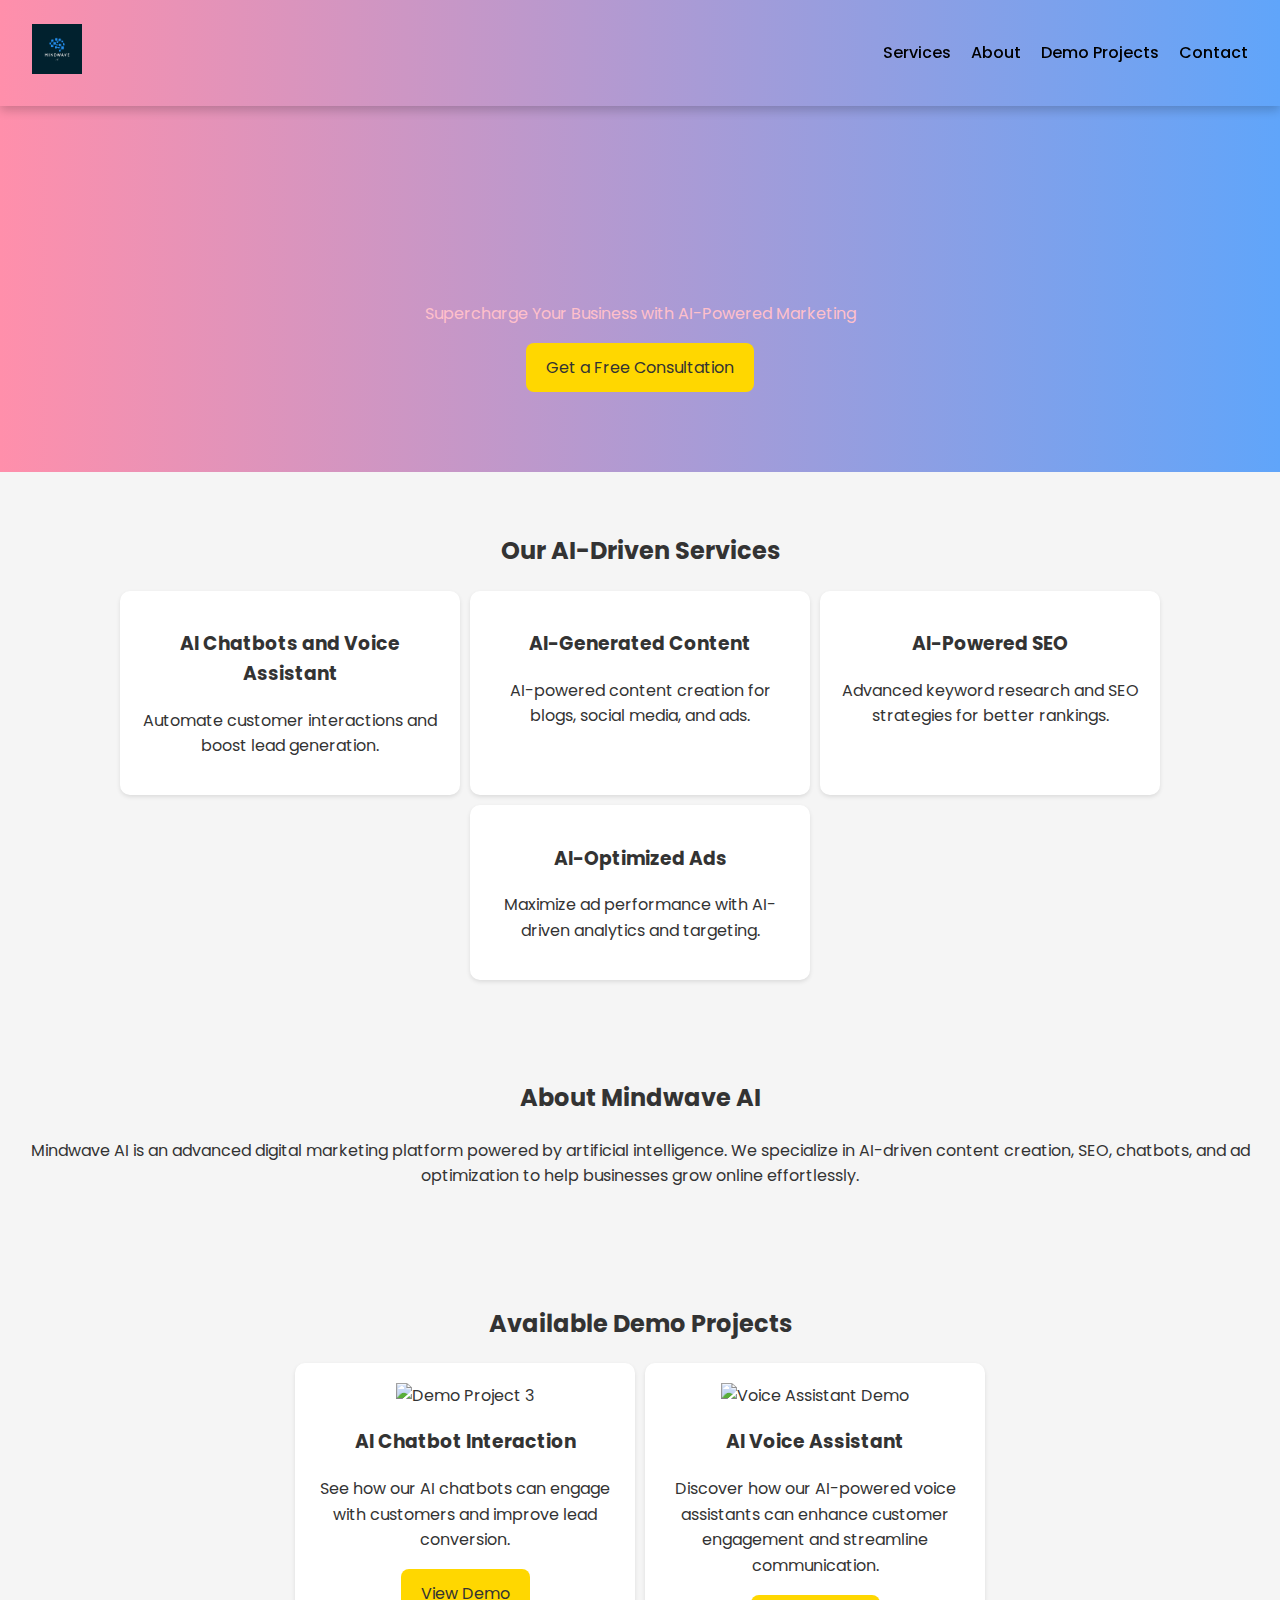
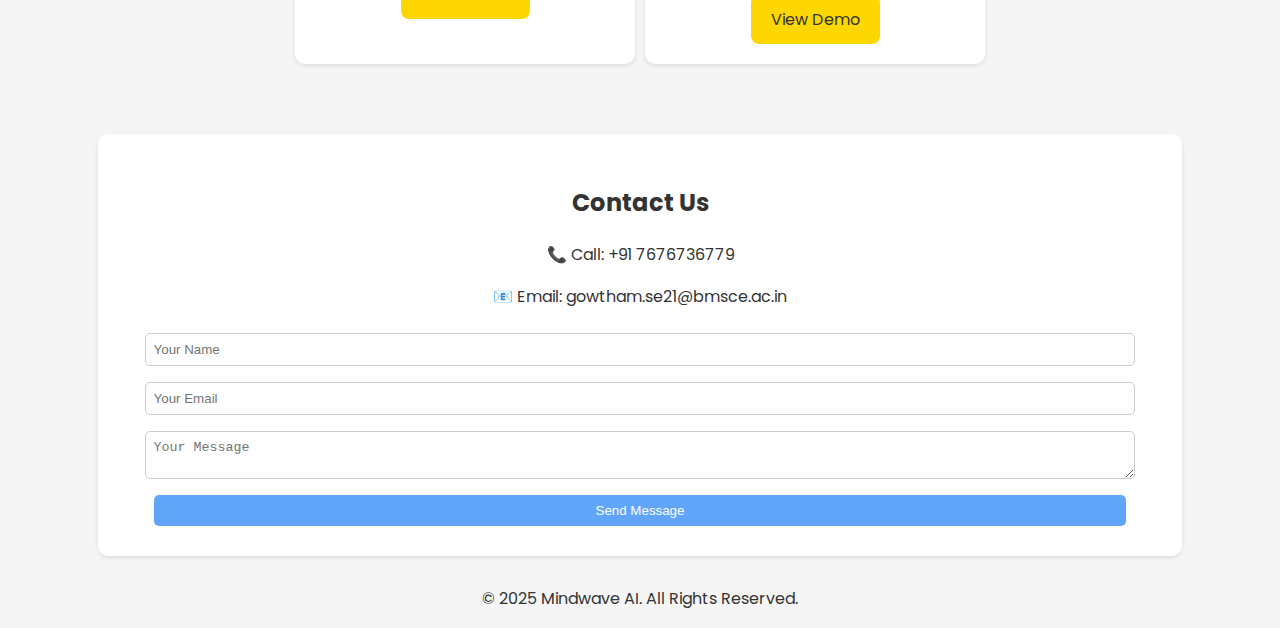
==== index.html @ 3bd8b252 "Add files via upload" ====
<!DOCTYPE html>
<html lang="en">
<head>
    <meta charset="UTF-8">
    <meta name="viewport" content="width=device-width, initial-scale=1.0">
    <meta name="description" content="Mindwave AI - AI-powered digital marketing solutions for content, SEO, chatbots, and ad optimization.">
    <meta property="og:title" content="Mindwave AI - AI-Powered Digital Marketing">
    <meta property="og:description" content="Boost your business with AI-driven marketing solutions.">
    <meta property="og:image" content="logo.png">
    <meta property="og:url" content="https://mindwaveai.com">
    <meta name="robots" content="index, follow">
    <title>Mindwave AI - AI-Powered Digital Marketing</title>
    <link rel="preload" href="style.css" as="style">
    <link href="https://fonts.googleapis.com/css2?family=Poppins:wght@300;400;600&display=swap" rel="stylesheet">
    <link rel="stylesheet" href="style.css">
</head>
<body>

    <!-- Sticky Navigation Bar with Responsive Menu -->
    <nav class="sticky-nav">
        <div class="nav-container">
            <a href="#" class="logo">
                <img src="logo.png" alt="Mindwave AI Logo" loading="lazy">
            </a>
            <button class="menu-toggle" onclick="toggleMenu()">☰</button>
            <ul class="nav-links">
                <li><a href="#services">Services</a></li>
                <li><a href="#about">About</a></li>
                <li><a href="#demo-projects">Demo Projects</a></li>
                <li><a href="#contact">Contact</a></li>
            </ul>
        </div>
    </nav>
    

    <header>
        <div class="container">
            <h1>Mindwave AI</h1>
            <p>Supercharge Your Business with AI-Powered Marketing</p>
            <a href="#contact" class="cta-button">Get a Free Consultation</a>
        </div>
    </header>

    <section id="services" class="container">
        <h2>Our AI-Driven Services</h2>
        <div class="services-grid">
            <article class="service-box">
                <h3>AI Chatbots and Voice Assistant</h3>
                <p>Automate customer interactions and boost lead generation.</p>
            </article>
            <article class="service-box">
                <h3>AI-Generated Content</h3>
                <p>AI-powered content creation for blogs, social media, and ads.</p>
            </article>
            <article class="service-box">
                <h3>AI-Powered SEO</h3>
                <p>Advanced keyword research and SEO strategies for better rankings.</p>
            </article>
            <article class="service-box">
                <h3>AI-Optimized Ads</h3>
                <p>Maximize ad performance with AI-driven analytics and targeting.</p>
            </article>
        </div>
    </section>

    <section id="about" class="about-section">
        <h2>About Mindwave AI</h2>
        <div class="about-container">
            <p>
                Mindwave AI is an advanced digital marketing platform powered by artificial intelligence.
                We specialize in AI-driven content creation, SEO, chatbots, and ad optimization to help
                businesses grow online effortlessly.
            </p>
        </div>
    </section>
    
    <!-- Demo Projects Section -->
    <section id="demo-projects" class="container">
        <h2>Available Demo Projects</h2>
        <div class="demo-grid">
            <article class="demo-box">
                <img src="demo3.jpg" alt="Demo Project 3" class="demo-img">
                <h3>AI Chatbot Interaction</h3>
                <p>See how our AI chatbots can engage with customers and improve lead conversion.</p>
                <a href="#" class="cta-button">View Demo</a>
            </article>
            <article class="demo-box">
                <img src="voice-assistant-demo.jpg" alt="Voice Assistant Demo" class="demo-img">
                <h3>AI Voice Assistant</h3>
                <p>Discover how our AI-powered voice assistants can enhance customer engagement and streamline communication.</p>
                <a href="#" class="cta-button">View Demo</a>
            </article>
        </div>
    </section>

    <section id="contact" class="container">
        <h2>Contact Us</h2>
        <p>📞 Call: +91 7676736779</p>
        <p>📧 Email: gowtham.se21@bmsce.ac.in</p>
        <form id="contact-form" method="POST">
            <input type="text" id="user_name" name="name" placeholder="Your Name" required>
            <input type="email" id="user_email" name="email" placeholder="Your Email" required>
            <textarea id="user_message" name="message" placeholder="Your Message" required></textarea>
            <button type="button" id="sendBtn">Send Message</button>
        </form>
    </section>

    <footer>
        <div class="container">
            <p>&copy; 2025 Mindwave AI. All Rights Reserved.</p>
        </div>
    </footer>

    <script>
       // Toggle Mobile Menu
function toggleMenu() {
    document.querySelector('.nav-links').classList.toggle('active');
}

// Auto-close menu when a link is clicked
document.querySelectorAll('.nav-links a').forEach(link => {
    link.addEventListener('click', () => {
        document.querySelector('.nav-links').classList.remove('active');
    });
});

// Send Button Email Functionality
document.getElementById('sendBtn').addEventListener('click', function() {
    var name = document.getElementById('user_name').value;
    var email = document.getElementById('user_email').value;
    var message = document.getElementById('user_message').value;

    var subject = 'Contact Form Message from ' + name;
    
    
    var mailtoLink = 'mailto:gowtham.se21@bmsce.ac.in?subject=' + encodeURIComponent(subject) + '&body=' + encodeURIComponent(body);

    window.location.href = mailtoLink;
});

    </script>

</body>
</html>
---- style.css ----
/* Add font-display for better text rendering */
@import url('https://fonts.googleapis.com/css2?family=Poppins:wght@300;400;600&display=swap');

/* CSS Variables for Color Scheme */
:root {
    --primary-color: #60A5FA;
    --secondary-color: #FF8FAB;
    --cta-color: #FFD700;
    --hover-color: #FF8F8F;
}

/* Reset and Global Styles */
body {
    font-family: 'Poppins', sans-serif;
    background-color: #f5f5f5;
    color: #333;
    margin: 0;
    padding: 0;
    line-height: 1.6;
    scroll-behavior: smooth;
    padding-top: 80px;
    overflow-x: hidden;
    max-width: 100%;
    text-align: center;
}

/* Sticky Navigation Bar */
.sticky-nav {
    position: fixed;
    top: 0;
    left: 0;
    width: 100%;
    background: linear-gradient(to right, var(--secondary-color), var(--primary-color));
    padding: 14px 0;
    z-index: 1000;
    box-shadow: 0px 4px 10px rgba(0, 0, 0, 0.2);
    transition: top 0.3s ease-in-out;
}

/* Hide Sticky Nav on Scroll Down */
.hidden-nav {
    top: -80px;
}

/* Navigation Container */
.nav-container {
    display: flex;
    align-items: center;
    justify-content: space-between;
    width: 95%;
    margin: auto;
    padding: 10px 0;
}

/* Logo Styling */
.logo img {
    height: 50px;
}

/* Navigation Menu */
.nav-links {
    display: flex;
    flex-direction: row;
    gap: 20px;
    list-style: none;
    padding: 0;
    margin: 0;
}

.nav-links li {
    display: inline-block;
}

.nav-links a {
    font-size: 1rem;
    font-weight: 500;
    text-decoration: none;
    color: black;
    transition: color 0.3s;
}

.nav-links a:hover {
    color: var(--hover-color);
}

/* Mobile Menu Button */
.menu-toggle {
    display: none;
}

@media (max-width: 768px) {
    .menu-toggle {
        display: block;
        font-size: 2rem;
        background: none;
        border: none;
        color: white !important;
        cursor: pointer;
        position: absolute;
        right: 20px;
        top: 15px;
        z-index: 1100;
    }

    .nav-links {
        display: none;
        flex-direction: column;
        position: absolute;
        top: 60px;
        right: 10px;
        background: rgba(0, 0, 0, 0.9);
        padding: 10px;
        border-radius: 5px;
    }

    .nav-links a {
        color: white !important;
        font-size: 1rem;
        font-weight: bold;
        padding: 10px;
        display: block;
    }

    .nav-links a:hover {
        color: var(--hover-color);
    }

    .nav-links.active {
        display: flex;
    }
}

/* Header */
header {
    background: linear-gradient(to right, var(--secondary-color), var(--primary-color));
    text-align: center;
    padding: 80px 20px;
    color: pink;
}

header h1 {
    color: white;
    font-size: 3rem;
    font-weight: bold;
    text-shadow: 4px 4px 10px rgba(0, 0, 0, 0.3);
    transform: translateY(-50px);
    opacity: 0;
    animation: slideDown 1s ease-out forwards;
}

@keyframes slideDown {
    0% {
        transform: translateY(-50px);
        opacity: 0;
    }
    100% {
        transform: translateY(0);
        opacity: 1;
    }
}

/* CTA Button */
.cta-button {
    display: inline-block;
    background: var(--cta-color);
    color: #333;
    padding: 12px 20px;
    font-size: 1rem;
    border-radius: 8px;
    text-decoration: none;
    transition: background 0.3s;
}

.cta-button:hover {
    background: var(--hover-color);
}

/* Sections */
section {
    padding: 40px 10px;
    text-align: center;
}

/* Responsive Grid */
.services-grid, .about-grid, .demo-grid {
    display: flex;
    flex-wrap: wrap;
    gap: 10px;
    justify-content: center;
}

.service-box, .about-box, .demo-box {
    background: white;
    padding: 20px;
    border-radius: 10px;
    box-shadow: 0 2px 4px rgba(0, 0, 0, 0.1);
    transition: transform 0.3s, background 0.3s;
    width: 90%;
    max-width: 300px;
}

.service-box:hover, .about-box:hover, .demo-box:hover {
    transform: scale(1.05);
    background: #F27D9E;
    color: white;
}

.about-box {
    background: #FFF4F4;
    border: 1px solid #FF8FAB;
}

@media (max-width: 600px) {
    .service-box, .about-box, .demo-box {
        width: 100%;
        max-width: 320px;
        padding: 15px;
    }
}

#contact {
    max-width: 80%;
    margin: 30px auto;
    background: white;
    padding: 30px;
    border-radius: 10px;
    box-shadow: 0 2px 4px rgba(0, 0, 0, 0.1);
    text-align: center;
}

#contact-form input, #contact-form textarea {
    width: 95%;
    padding: 8px;
    margin: 8px 0;
    border: 1px solid #ccc;
    border-radius: 5px;
}

#contact-form button {
    width: 95%;
    padding: 8px;
    background: var(--primary-color);
    color: white;
    border: none;
    border-radius: 5px;
    cursor: pointer;
}

#contact-form button:hover {
    background: var(--hover-color);
}
---- style.css ----
/* Add font-display for better text rendering */
@import url('https://fonts.googleapis.com/css2?family=Poppins:wght@300;400;600&display=swap');

/* CSS Variables for Color Scheme */
:root {
    --primary-color: #60A5FA;
    --secondary-color: #FF8FAB;
    --cta-color: #FFD700;
    --hover-color: #FF8F8F;
}

/* Reset and Global Styles */
body {
    font-family: 'Poppins', sans-serif;
    background-color: #f5f5f5;
    color: #333;
    margin: 0;
    padding: 0;
    line-height: 1.6;
    scroll-behavior: smooth;
    padding-top: 80px;
    overflow-x: hidden;
    max-width: 100%;
    text-align: center;
}

/* Sticky Navigation Bar */
.sticky-nav {
    position: fixed;
    top: 0;
    left: 0;
    width: 100%;
    background: linear-gradient(to right, var(--secondary-color), var(--primary-color));
    padding: 14px 0;
    z-index: 1000;
    box-shadow: 0px 4px 10px rgba(0, 0, 0, 0.2);
    transition: top 0.3s ease-in-out;
}

/* Hide Sticky Nav on Scroll Down */
.hidden-nav {
    top: -80px;
}

/* Navigation Container */
.nav-container {
    display: flex;
    align-items: center;
    justify-content: space-between;
    width: 95%;
    margin: auto;
    padding: 10px 0;
}

/* Logo Styling */
.logo img {
    height: 50px;
}

/* Navigation Menu */
.nav-links {
    display: flex;
    flex-direction: row;
    gap: 20px;
    list-style: none;
    padding: 0;
    margin: 0;
}

.nav-links li {
    display: inline-block;
}

.nav-links a {
    font-size: 1rem;
    font-weight: 500;
    text-decoration: none;
    color: black;
    transition: color 0.3s;
}

.nav-links a:hover {
    color: var(--hover-color);
}

/* Mobile Menu Button */
.menu-toggle {
    display: none;
}

@media (max-width: 768px) {
    .menu-toggle {
        display: block;
        font-size: 2rem;
        background: none;
        border: none;
        color: white !important;
        cursor: pointer;
        position: absolute;
        right: 20px;
        top: 15px;
        z-index: 1100;
    }

    .nav-links {
        display: none;
        flex-direction: column;
        position: absolute;
        top: 60px;
        right: 10px;
        background: rgba(0, 0, 0, 0.9);
        padding: 10px;
        border-radius: 5px;
    }

    .nav-links a {
        color: white !important;
        font-size: 1rem;
        font-weight: bold;
        padding: 10px;
        display: block;
    }

    .nav-links a:hover {
        color: var(--hover-color);
    }

    .nav-links.active {
        display: flex;
    }
}

/* Header */
header {
    background: linear-gradient(to right, var(--secondary-color), var(--primary-color));
    text-align: center;
    padding: 80px 20px;
    color: pink;
}

header h1 {
    color: white;
    font-size: 3rem;
    font-weight: bold;
    text-shadow: 4px 4px 10px rgba(0, 0, 0, 0.3);
    transform: translateY(-50px);
    opacity: 0;
    animation: slideDown 1s ease-out forwards;
}

@keyframes slideDown {
    0% {
        transform: translateY(-50px);
        opacity: 0;
    }
    100% {
        transform: translateY(0);
        opacity: 1;
    }
}

/* CTA Button */
.cta-button {
    display: inline-block;
    background: var(--cta-color);
    color: #333;
    padding: 12px 20px;
    font-size: 1rem;
    border-radius: 8px;
    text-decoration: none;
    transition: background 0.3s;
}

.cta-button:hover {
    background: var(--hover-color);
}

/* Sections */
section {
    padding: 40px 10px;
    text-align: center;
}

/* Responsive Grid */
.services-grid, .about-grid, .demo-grid {
    display: flex;
    flex-wrap: wrap;
    gap: 10px;
    justify-content: center;
}

.service-box, .about-box, .demo-box {
    background: white;
    padding: 20px;
    border-radius: 10px;
    box-shadow: 0 2px 4px rgba(0, 0, 0, 0.1);
    transition: transform 0.3s, background 0.3s;
    width: 90%;
    max-width: 300px;
}

.service-box:hover, .about-box:hover, .demo-box:hover {
    transform: scale(1.05);
    background: #F27D9E;
    color: white;
}

.about-box {
    background: #FFF4F4;
    border: 1px solid #FF8FAB;
}

@media (max-width: 600px) {
    .service-box, .about-box, .demo-box {
        width: 100%;
        max-width: 320px;
        padding: 15px;
    }
}

#contact {
    max-width: 80%;
    margin: 30px auto;
    background: white;
    padding: 30px;
    border-radius: 10px;
    box-shadow: 0 2px 4px rgba(0, 0, 0, 0.1);
    text-align: center;
}

#contact-form input, #contact-form textarea {
    width: 95%;
    padding: 8px;
    margin: 8px 0;
    border: 1px solid #ccc;
    border-radius: 5px;
}

#contact-form button {
    width: 95%;
    padding: 8px;
    background: var(--primary-color);
    color: white;
    border: none;
    border-radius: 5px;
    cursor: pointer;
}

#contact-form button:hover {
    background: var(--hover-color);
}
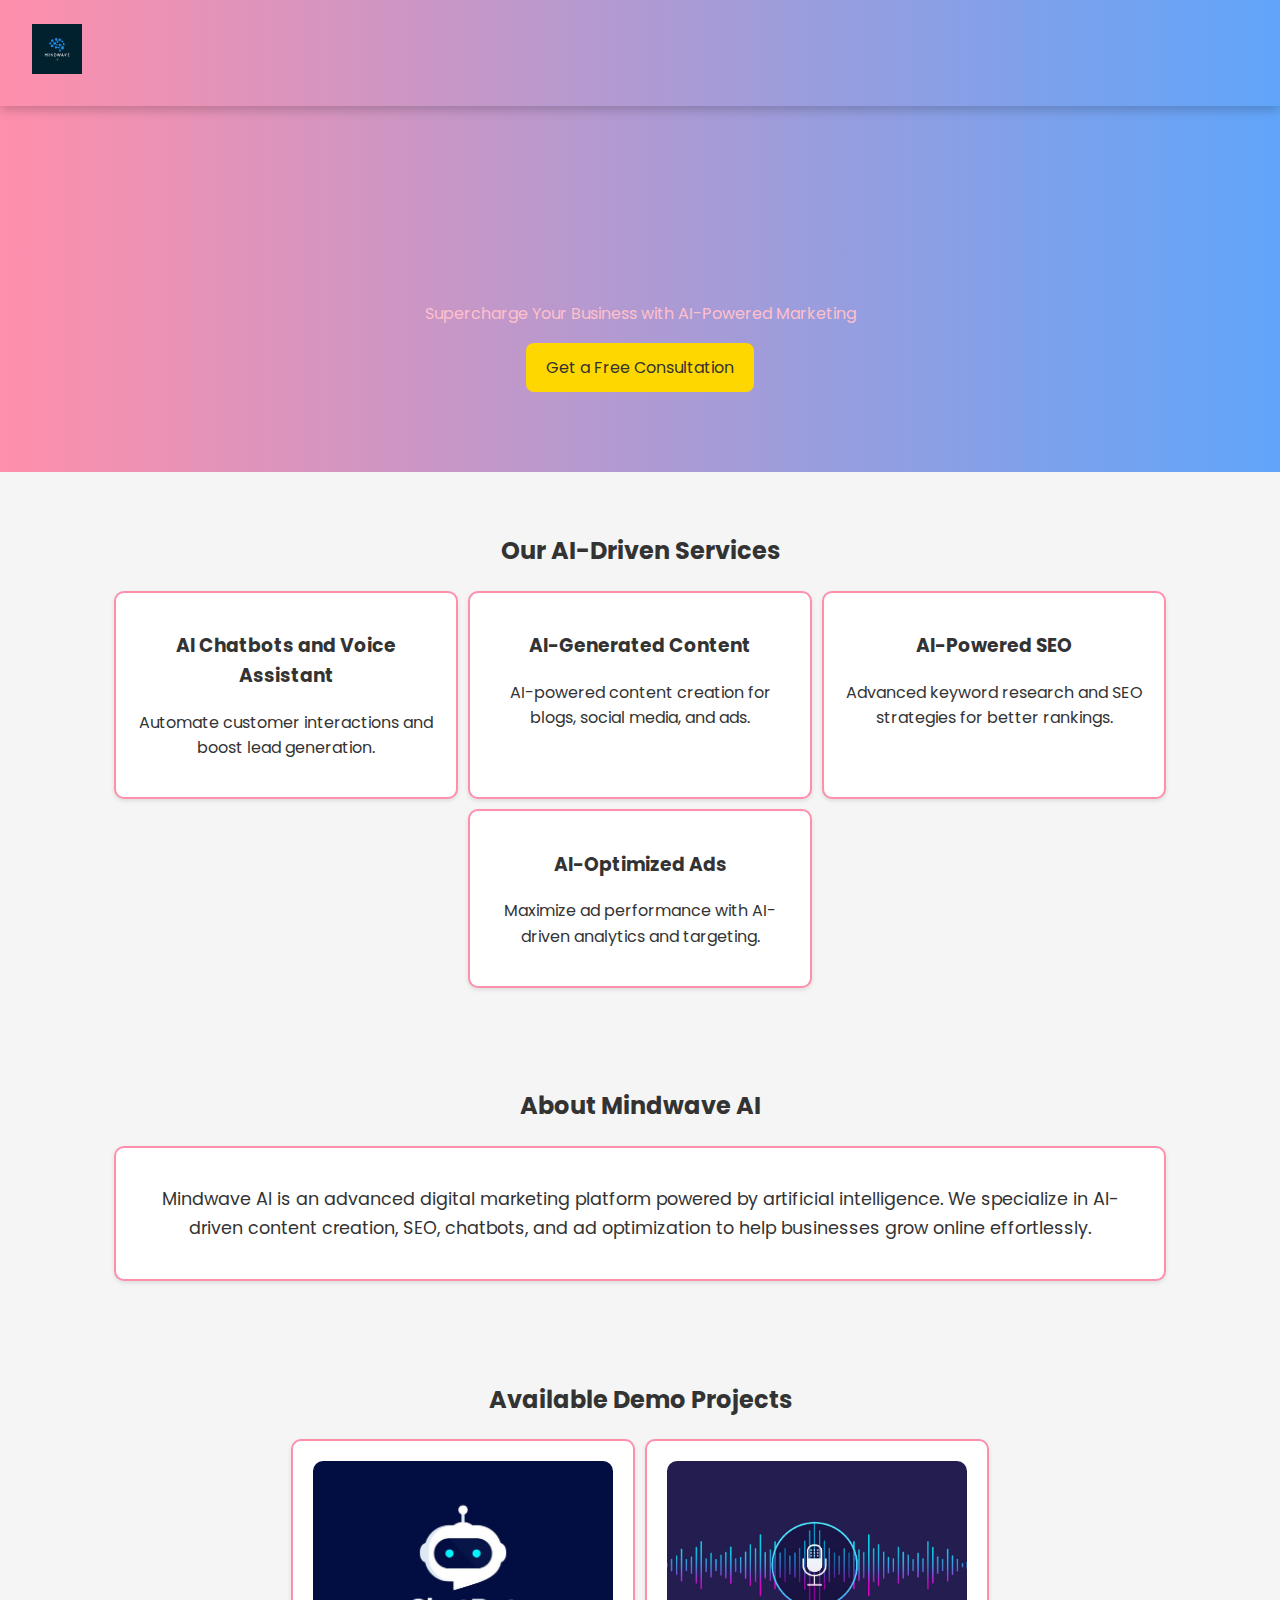
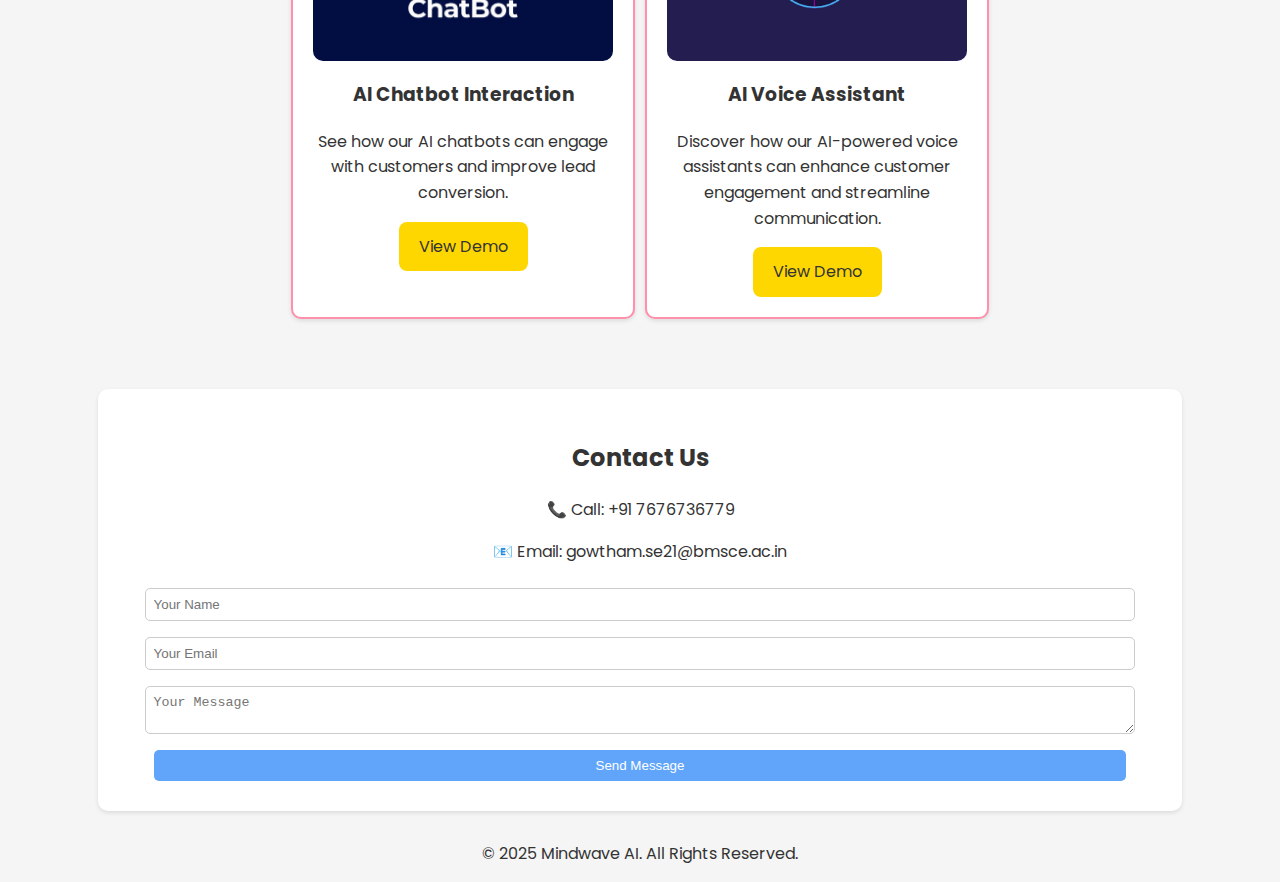
==== commit bd6e09bc: "Add files via upload" ====
--- a/index.html
+++ b/index.html
@@ -79,16 +79,17 @@
         <h2>Available Demo Projects</h2>
         <div class="demo-grid">
             <article class="demo-box">
-                <img src="demo3.jpg" alt="Demo Project 3" class="demo-img">
+                <img src="chatbot.jpg" alt="Demo Project 3" class="demo-img" loading="lazy">
                 <h3>AI Chatbot Interaction</h3>
                 <p>See how our AI chatbots can engage with customers and improve lead conversion.</p>
-                <a href="#" class="cta-button">View Demo</a>
+                <a href="" class="cta-button" target="_blank">View Demo</a>
+
             </article>
             <article class="demo-box">
-                <img src="voice-assistant-demo.jpg" alt="Voice Assistant Demo" class="demo-img">
+                <img src="voice.jpeg" alt="Voice Assistant Demo" class="demo-img">
                 <h3>AI Voice Assistant</h3>
                 <p>Discover how our AI-powered voice assistants can enhance customer engagement and streamline communication.</p>
-                <a href="#" class="cta-button">View Demo</a>
+                <a href="https://vimeo.com/1069236180?share=copy" class="cta-button" target="_blank">View Demo</a>
             </article>
         </div>
     </section>
@@ -131,6 +132,7 @@
     var message = document.getElementById('user_message').value;
 
     var subject = 'Contact Form Message from ' + name;
+    var body=message;
     
     
     var mailtoLink = 'mailto:gowtham.se21@bmsce.ac.in?subject=' + encodeURIComponent(subject) + '&body=' + encodeURIComponent(body);
--- a/style.css
+++ b/style.css
@@ -197,6 +197,7 @@
     transition: transform 0.3s, background 0.3s;
     width: 90%;
     max-width: 300px;
+    border: 2px solid var(--secondary-color);
 }
 
 .service-box:hover, .about-box:hover, .demo-box:hover {
@@ -249,3 +250,54 @@
 #contact-form button:hover {
     background: var(--hover-color);
 }
+
+
+
+.nav-links {
+    transform: translateY(-20px);
+    opacity: 0;
+    transition: transform 0.3s ease-in-out, opacity 0.3s ease-in-out;
+}
+.nav-links.active {
+    transform: translateY(0);
+    opacity: 1;
+}
+
+
+.cta-button:hover {
+    background: var(--hover-color);
+    box-shadow: 0 4px 10px rgba(0, 0, 0, 0.2);
+    transform: scale(1.05);
+    transition: all 0.3s ease-in-out;
+}
+
+
+.about-container {
+    background: white;
+    padding: 20px;
+    border-radius: 10px;
+    box-shadow: 0 2px 4px rgba(0, 0, 0, 0.1);
+    max-width: 80%;
+    margin: auto;
+    text-align: center;
+    border: 2px solid var(--secondary-color);
+}
+
+.about-container p {
+    font-size: 1.1rem;
+    line-height: 1.6;
+    color: #333;
+}
+
+
+
+
+.demo-img {
+    width: 100%; /* Ensures it takes full width of the container */
+    max-width: 300px; /* Prevents images from getting too big */
+    height: 200px; /* Fixes height for consistency */
+    object-fit: cover; /* Ensures images scale properly without distortion */
+    border-radius: 10px; /* Optional: Adds rounded corners */
+    display: block;
+    margin: auto;
+}
--- a/style.css
+++ b/style.css
@@ -197,6 +197,7 @@
     transition: transform 0.3s, background 0.3s;
     width: 90%;
     max-width: 300px;
+    border: 2px solid var(--secondary-color);
 }
 
 .service-box:hover, .about-box:hover, .demo-box:hover {
@@ -249,3 +250,54 @@
 #contact-form button:hover {
     background: var(--hover-color);
 }
+
+
+
+.nav-links {
+    transform: translateY(-20px);
+    opacity: 0;
+    transition: transform 0.3s ease-in-out, opacity 0.3s ease-in-out;
+}
+.nav-links.active {
+    transform: translateY(0);
+    opacity: 1;
+}
+
+
+.cta-button:hover {
+    background: var(--hover-color);
+    box-shadow: 0 4px 10px rgba(0, 0, 0, 0.2);
+    transform: scale(1.05);
+    transition: all 0.3s ease-in-out;
+}
+
+
+.about-container {
+    background: white;
+    padding: 20px;
+    border-radius: 10px;
+    box-shadow: 0 2px 4px rgba(0, 0, 0, 0.1);
+    max-width: 80%;
+    margin: auto;
+    text-align: center;
+    border: 2px solid var(--secondary-color);
+}
+
+.about-container p {
+    font-size: 1.1rem;
+    line-height: 1.6;
+    color: #333;
+}
+
+
+
+
+.demo-img {
+    width: 100%; /* Ensures it takes full width of the container */
+    max-width: 300px; /* Prevents images from getting too big */
+    height: 200px; /* Fixes height for consistency */
+    object-fit: cover; /* Ensures images scale properly without distortion */
+    border-radius: 10px; /* Optional: Adds rounded corners */
+    display: block;
+    margin: auto;
+}
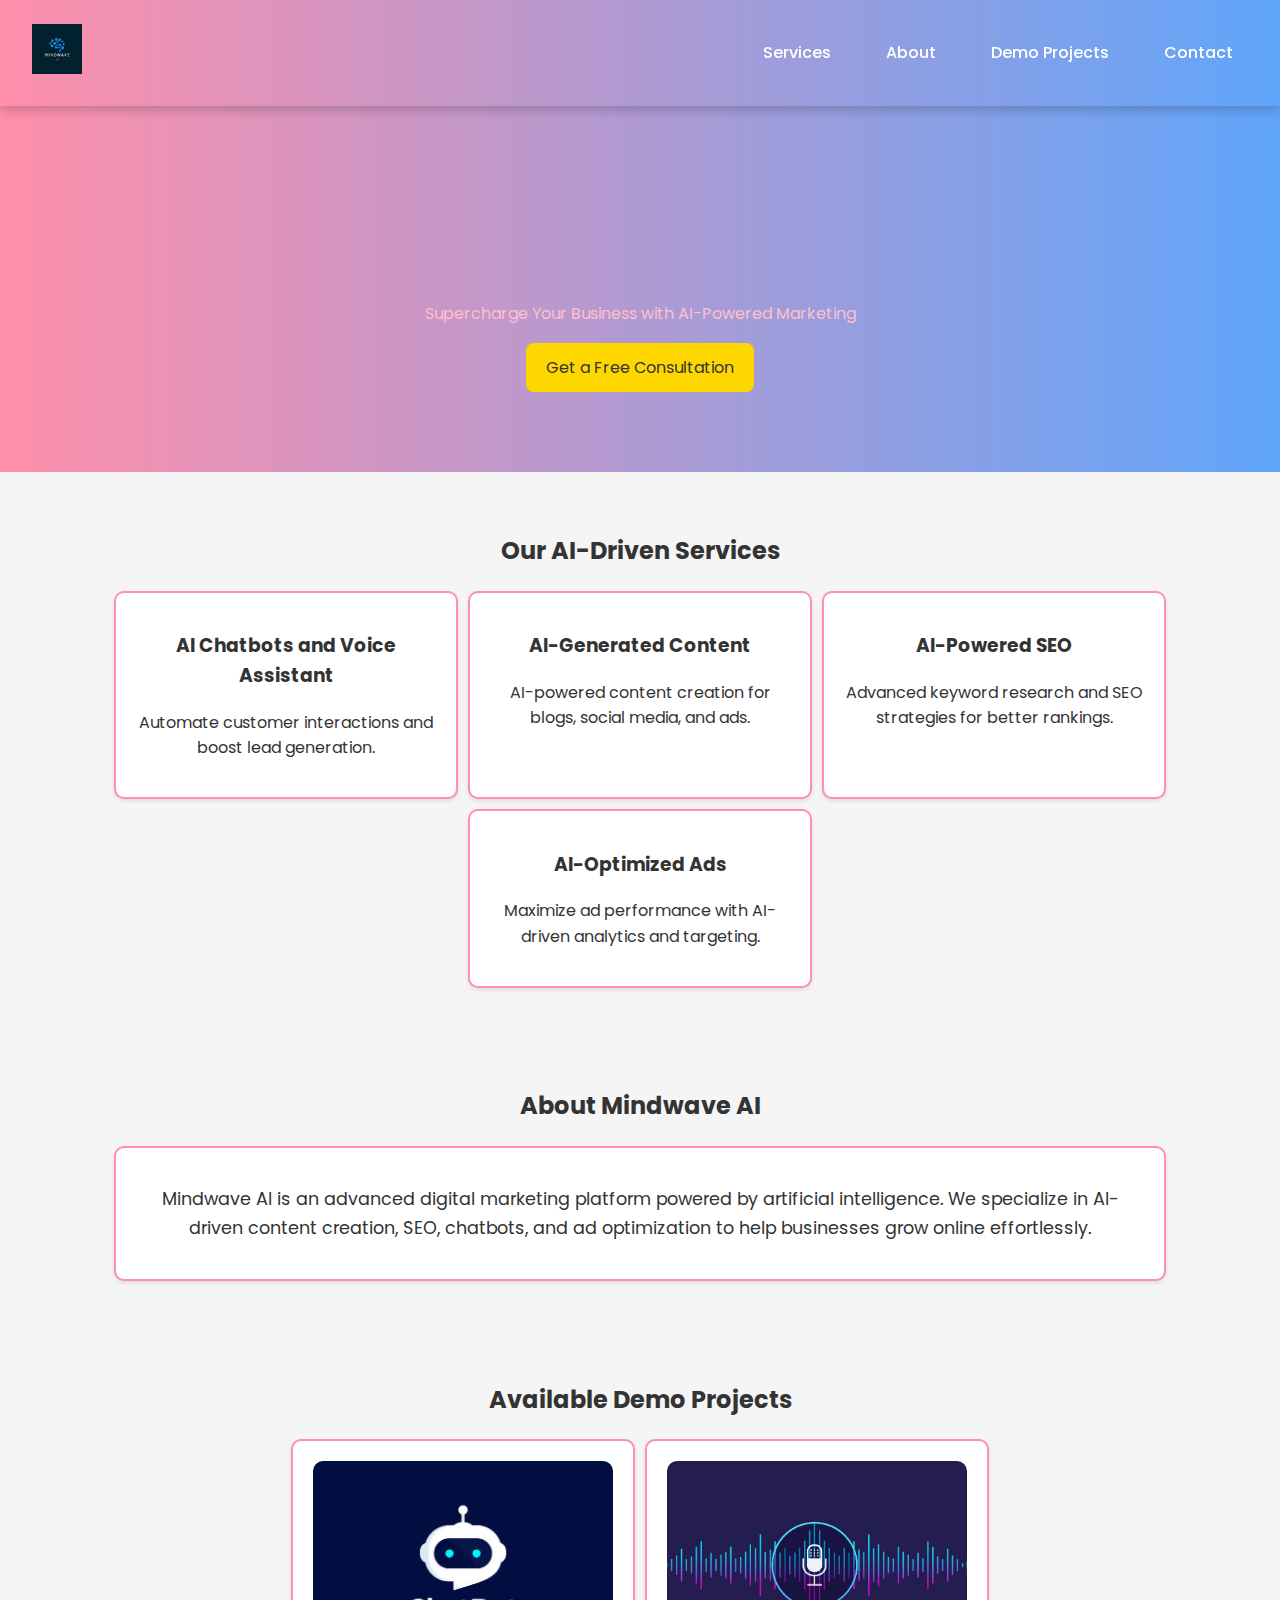
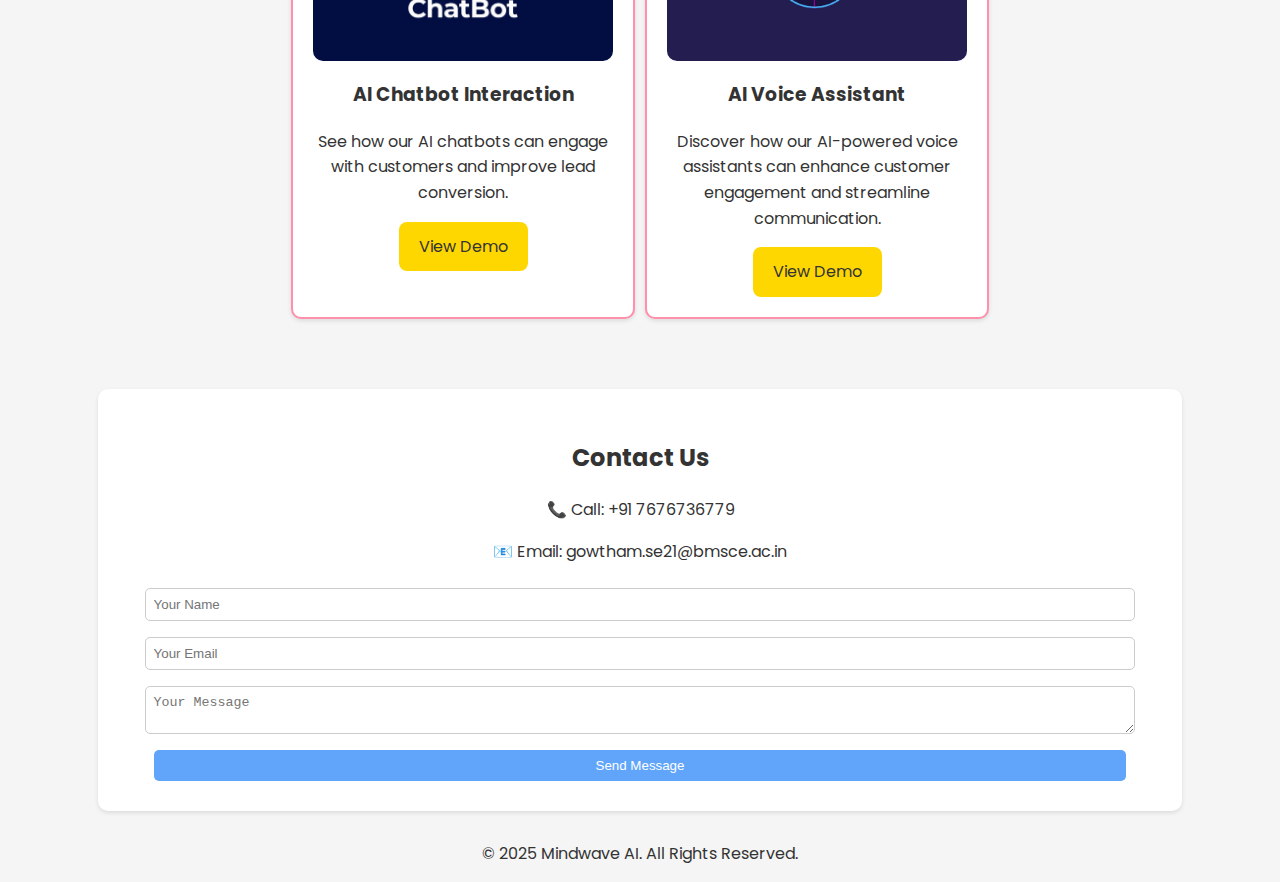
==== commit ebf15af2: "Add files via upload" ====
--- a/index.html
+++ b/index.html
@@ -113,31 +113,21 @@
     </footer>
 
     <script>
-       // Toggle Mobile Menu
-function toggleMenu() {
-    document.querySelector('.nav-links').classList.toggle('active');
-}
+      document.addEventListener("DOMContentLoaded", function () {
+    const menuToggle = document.querySelector('.menu-toggle'); // The ☰ button
+    const navLinks = document.querySelector('.nav-links'); // The menu container
 
-// Auto-close menu when a link is clicked
-document.querySelectorAll('.nav-links a').forEach(link => {
-    link.addEventListener('click', () => {
-        document.querySelector('.nav-links').classList.remove('active');
+    // Toggle the menu visibility
+    menuToggle.addEventListener('click', () => {
+        navLinks.classList.toggle('active');
     });
-});
 
-// Send Button Email Functionality
-document.getElementById('sendBtn').addEventListener('click', function() {
-    var name = document.getElementById('user_name').value;
-    var email = document.getElementById('user_email').value;
-    var message = document.getElementById('user_message').value;
-
-    var subject = 'Contact Form Message from ' + name;
-    var body=message;
-    
-    
-    var mailtoLink = 'mailto:gowtham.se21@bmsce.ac.in?subject=' + encodeURIComponent(subject) + '&body=' + encodeURIComponent(body);
-
-    window.location.href = mailtoLink;
+    // Auto-close menu when clicking a menu item
+    document.querySelectorAll('.nav-links a').forEach(link => {
+        link.addEventListener('click', () => {
+            navLinks.classList.remove('active'); // Hide menu after clicking a link
+        });
+    });
 });
 
     </script>
--- a/style.css
+++ b/style.css
@@ -88,47 +88,37 @@
     display: none;
 }
 
+
+
+
 @media (max-width: 768px) {
-    .menu-toggle {
-        display: block;
-        font-size: 2rem;
-        background: none;
-        border: none;
-        color: white !important;
-        cursor: pointer;
-        position: absolute;
-        right: 20px;
-        top: 15px;
-        z-index: 1100;
-    }
-
     .nav-links {
-        display: none;
+        display: none; /* Hide by default */
         flex-direction: column;
         position: absolute;
         top: 60px;
         right: 10px;
         background: rgba(0, 0, 0, 0.9);
-        padding: 10px;
+        padding: 15px;
         border-radius: 5px;
+        width: 200px;
+    }
+
+    .nav-links.active {
+        display: flex; /* Show menu when active */
     }
 
     .nav-links a {
-        color: white !important;
-        font-size: 1rem;
-        font-weight: bold;
-        padding: 10px;
         display: block;
-    }
-
-    .nav-links a:hover {
-        color: var(--hover-color);
-    }
-
-    .nav-links.active {
-        display: flex;
-    }
-}
+        padding: 12px;
+        text-align: center;
+        width: 100%;
+    }
+}
+
+
+
+
 
 /* Header */
 header {
@@ -252,16 +242,36 @@
 }
 
 
-
 .nav-links {
-    transform: translateY(-20px);
-    opacity: 0;
-    transition: transform 0.3s ease-in-out, opacity 0.3s ease-in-out;
-}
-.nav-links.active {
-    transform: translateY(0);
-    opacity: 1;
-}
+    display: flex !important;
+    flex-direction: row;
+    gap: 25px;
+    list-style: none;
+    padding: 0;
+    margin: 0;
+    align-items: center;
+}
+
+/* Navigation Links Styling */
+.nav-links a {
+    font-size: 1rem;
+    font-weight: 500;
+    text-decoration: none;
+    color: #fff; /* White text for better contrast */
+    padding: 10px 15px;
+    border-radius: 5px;
+    transition: all 0.3s ease-in-out;
+}
+
+/* Hover Effect */
+.nav-links a:hover {
+    background: var(--cta-color); /* Gold hover effect */
+    color: #333;
+}
+
+/* Mobile Navigation Styling */
+
+
 
 
 .cta-button:hover {
@@ -301,3 +311,6 @@
     display: block;
     margin: auto;
 }
+
+
+
--- a/style.css
+++ b/style.css
@@ -88,47 +88,37 @@
     display: none;
 }
 
+
+
+
 @media (max-width: 768px) {
-    .menu-toggle {
-        display: block;
-        font-size: 2rem;
-        background: none;
-        border: none;
-        color: white !important;
-        cursor: pointer;
-        position: absolute;
-        right: 20px;
-        top: 15px;
-        z-index: 1100;
-    }
-
     .nav-links {
-        display: none;
+        display: none; /* Hide by default */
         flex-direction: column;
         position: absolute;
         top: 60px;
         right: 10px;
         background: rgba(0, 0, 0, 0.9);
-        padding: 10px;
+        padding: 15px;
         border-radius: 5px;
+        width: 200px;
+    }
+
+    .nav-links.active {
+        display: flex; /* Show menu when active */
     }
 
     .nav-links a {
-        color: white !important;
-        font-size: 1rem;
-        font-weight: bold;
-        padding: 10px;
         display: block;
-    }
-
-    .nav-links a:hover {
-        color: var(--hover-color);
-    }
-
-    .nav-links.active {
-        display: flex;
-    }
-}
+        padding: 12px;
+        text-align: center;
+        width: 100%;
+    }
+}
+
+
+
+
 
 /* Header */
 header {
@@ -252,16 +242,36 @@
 }
 
 
-
 .nav-links {
-    transform: translateY(-20px);
-    opacity: 0;
-    transition: transform 0.3s ease-in-out, opacity 0.3s ease-in-out;
-}
-.nav-links.active {
-    transform: translateY(0);
-    opacity: 1;
-}
+    display: flex !important;
+    flex-direction: row;
+    gap: 25px;
+    list-style: none;
+    padding: 0;
+    margin: 0;
+    align-items: center;
+}
+
+/* Navigation Links Styling */
+.nav-links a {
+    font-size: 1rem;
+    font-weight: 500;
+    text-decoration: none;
+    color: #fff; /* White text for better contrast */
+    padding: 10px 15px;
+    border-radius: 5px;
+    transition: all 0.3s ease-in-out;
+}
+
+/* Hover Effect */
+.nav-links a:hover {
+    background: var(--cta-color); /* Gold hover effect */
+    color: #333;
+}
+
+/* Mobile Navigation Styling */
+
+
 
 
 .cta-button:hover {
@@ -301,3 +311,6 @@
     display: block;
     margin: auto;
 }
+
+
+
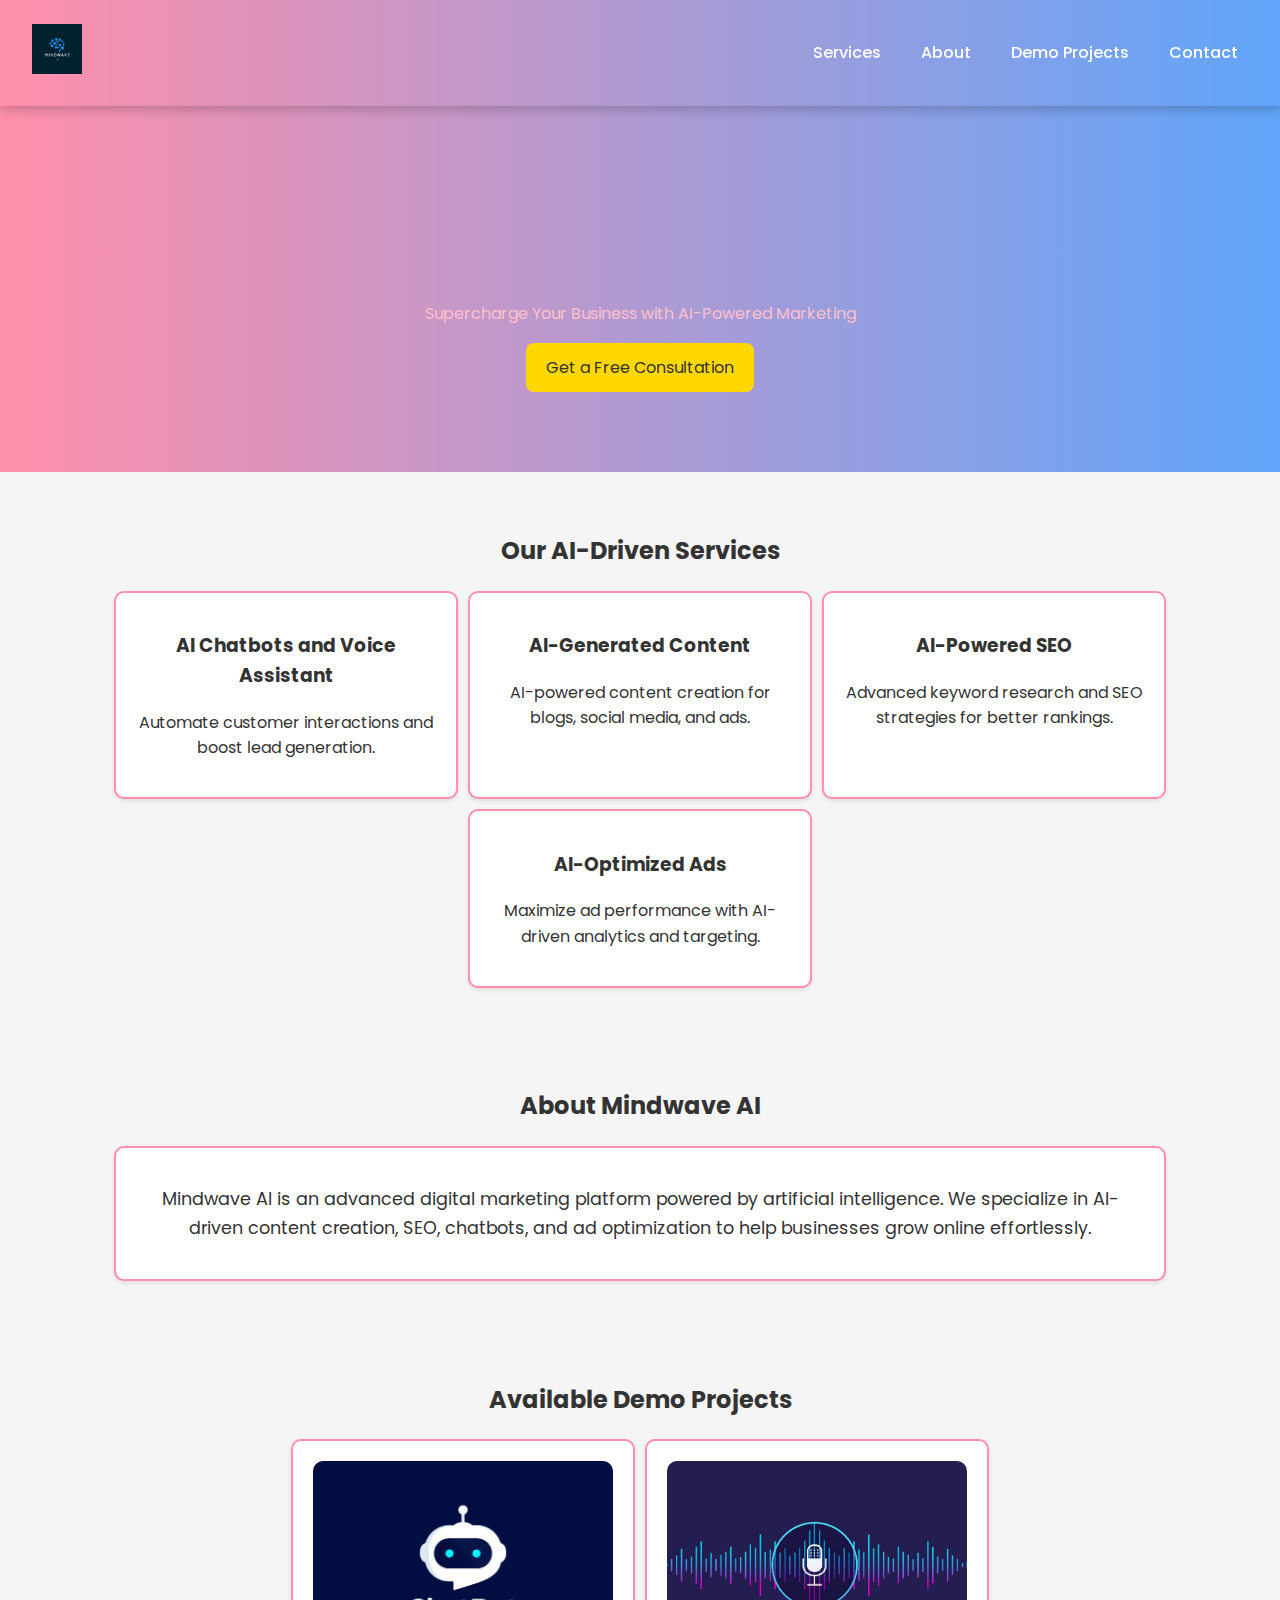
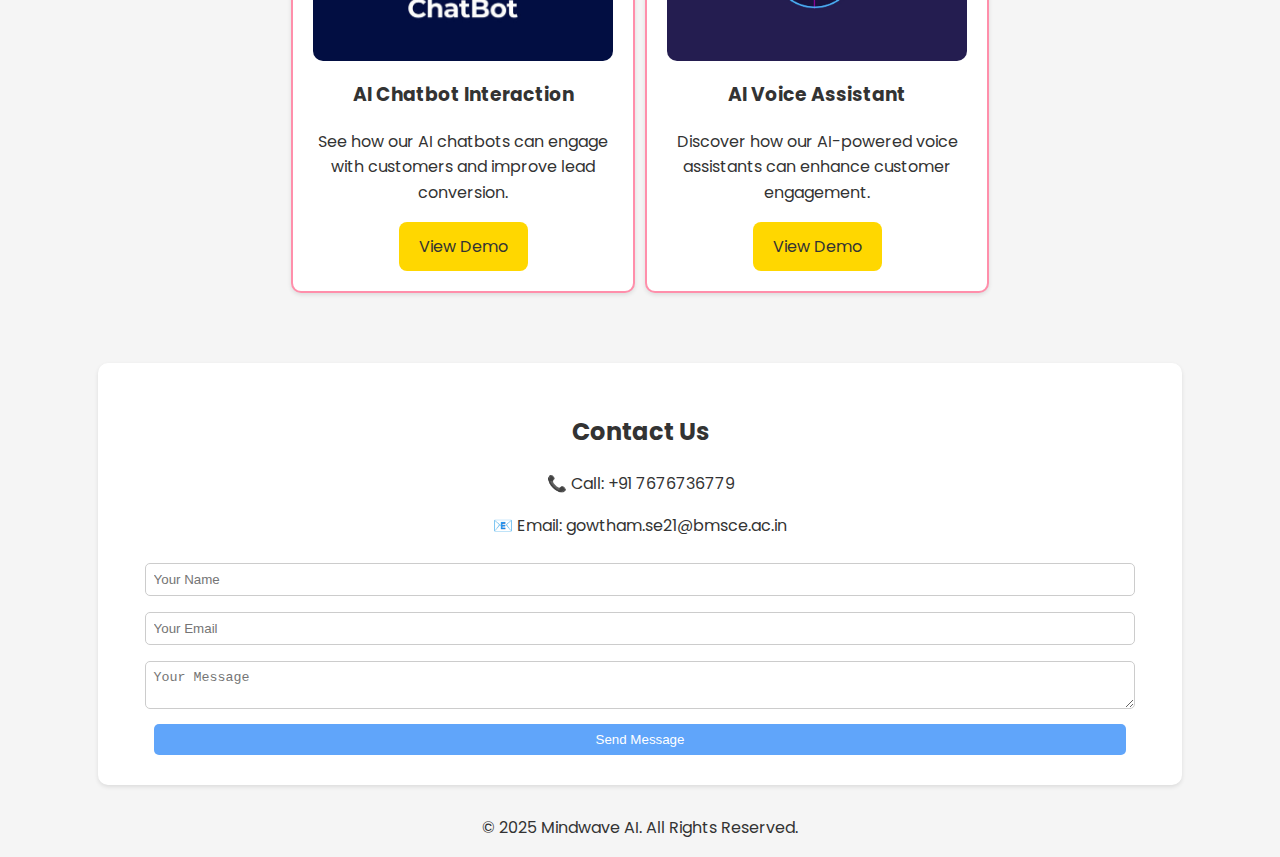
==== commit 1f483689: "Add files via upload" ====
--- a/index.html
+++ b/index.html
@@ -4,34 +4,26 @@
     <meta charset="UTF-8">
     <meta name="viewport" content="width=device-width, initial-scale=1.0">
     <meta name="description" content="Mindwave AI - AI-powered digital marketing solutions for content, SEO, chatbots, and ad optimization.">
-    <meta property="og:title" content="Mindwave AI - AI-Powered Digital Marketing">
-    <meta property="og:description" content="Boost your business with AI-driven marketing solutions.">
-    <meta property="og:image" content="logo.png">
-    <meta property="og:url" content="https://mindwaveai.com">
-    <meta name="robots" content="index, follow">
     <title>Mindwave AI - AI-Powered Digital Marketing</title>
-    <link rel="preload" href="style.css" as="style">
-    <link href="https://fonts.googleapis.com/css2?family=Poppins:wght@300;400;600&display=swap" rel="stylesheet">
     <link rel="stylesheet" href="style.css">
 </head>
 <body>
 
-    <!-- Sticky Navigation Bar with Responsive Menu -->
+    <!-- Navigation Bar -->
     <nav class="sticky-nav">
         <div class="nav-container">
             <a href="#" class="logo">
                 <img src="logo.png" alt="Mindwave AI Logo" loading="lazy">
             </a>
-            <button class="menu-toggle" onclick="toggleMenu()">☰</button>
+            <button id="menu-toggle" class="menu-toggle">☰</button>
             <ul class="nav-links">
                 <li><a href="#services">Services</a></li>
                 <li><a href="#about">About</a></li>
-                <li><a href="#demo-projects">Demo Projects</a></li>
+                <li><a href="#demo">Demo Projects</a></li>  <!-- Fixed ID -->
                 <li><a href="#contact">Contact</a></li>
             </ul>
         </div>
     </nav>
-    
 
     <header>
         <div class="container">
@@ -75,20 +67,19 @@
     </section>
     
     <!-- Demo Projects Section -->
-    <section id="demo-projects" class="container">
+    <section id="demo" class="container">  <!-- Fixed ID -->
         <h2>Available Demo Projects</h2>
         <div class="demo-grid">
             <article class="demo-box">
-                <img src="chatbot.jpg" alt="Demo Project 3" class="demo-img" loading="lazy">
+                <img src="chatbot.jpg" alt="Chatbot Demo" class="demo-img" loading="lazy"> <!-- Fixed alt text -->
                 <h3>AI Chatbot Interaction</h3>
                 <p>See how our AI chatbots can engage with customers and improve lead conversion.</p>
-                <a href="" class="cta-button" target="_blank">View Demo</a>
-
+                <a href="https://example.com/chatbot-demo" class="cta-button" target="_blank">View Demo</a>  <!-- Fixed empty href -->
             </article>
             <article class="demo-box">
                 <img src="voice.jpeg" alt="Voice Assistant Demo" class="demo-img">
                 <h3>AI Voice Assistant</h3>
-                <p>Discover how our AI-powered voice assistants can enhance customer engagement and streamline communication.</p>
+                <p>Discover how our AI-powered voice assistants can enhance customer engagement.</p>
                 <a href="https://vimeo.com/1069236180?share=copy" class="cta-button" target="_blank">View Demo</a>
             </article>
         </div>
@@ -113,23 +104,26 @@
     </footer>
 
     <script>
-      document.addEventListener("DOMContentLoaded", function () {
-    const menuToggle = document.querySelector('.menu-toggle'); // The ☰ button
-    const navLinks = document.querySelector('.nav-links'); // The menu container
+        // Toggle Mobile Menu
+        document.addEventListener("DOMContentLoaded", function () {
+            let menuToggle = document.getElementById("menu-toggle");
+            let navLinks = document.querySelector(".nav-links");
 
-    // Toggle the menu visibility
-    menuToggle.addEventListener('click', () => {
-        navLinks.classList.toggle('active');
-    });
+            if (menuToggle) {  // Ensure the button exists before adding event listener
+                menuToggle.addEventListener("click", function () {
+                    navLinks.classList.toggle("active");
+                });
 
-    // Auto-close menu when clicking a menu item
-    document.querySelectorAll('.nav-links a').forEach(link => {
-        link.addEventListener('click', () => {
-            navLinks.classList.remove('active'); // Hide menu after clicking a link
+                // Hide menu when clicking a link
+                document.querySelectorAll(".nav-links a").forEach(link => {
+                    link.addEventListener("click", function () {
+                        navLinks.classList.remove("active");
+                    });
+                });
+            } else {
+                console.error("Menu toggle button not found!");
+            }
         });
-    });
-});
-
     </script>
 
 </body>
--- a/style.css
+++ b/style.css
@@ -1,7 +1,11 @@
-/* Add font-display for better text rendering */
+/* ============================= */
+/*         Global Styles         */
+/* ============================= */
+
+/* Import Google Fonts */
 @import url('https://fonts.googleapis.com/css2?family=Poppins:wght@300;400;600&display=swap');
 
-/* CSS Variables for Color Scheme */
+/* CSS Variables */
 :root {
     --primary-color: #60A5FA;
     --secondary-color: #FF8FAB;
@@ -9,7 +13,7 @@
     --hover-color: #FF8F8F;
 }
 
-/* Reset and Global Styles */
+/* Reset and Global */
 body {
     font-family: 'Poppins', sans-serif;
     background-color: #f5f5f5;
@@ -20,11 +24,13 @@
     scroll-behavior: smooth;
     padding-top: 80px;
     overflow-x: hidden;
-    max-width: 100%;
-    text-align: center;
-}
-
-/* Sticky Navigation Bar */
+    text-align: center;
+}
+
+/* ============================= */
+/*          Navigation           */
+/* ============================= */
+
 .sticky-nav {
     position: fixed;
     top: 0;
@@ -52,12 +58,12 @@
     padding: 10px 0;
 }
 
-/* Logo Styling */
+/* Logo */
 .logo img {
     height: 50px;
 }
 
-/* Navigation Menu */
+/* Navigation Links */
 .nav-links {
     display: flex;
     flex-direction: row;
@@ -75,12 +81,15 @@
     font-size: 1rem;
     font-weight: 500;
     text-decoration: none;
-    color: black;
-    transition: color 0.3s;
+    color: white;
+    padding: 10px;
+    border-radius: 5px;
+    transition: all 0.3s ease-in-out;
 }
 
 .nav-links a:hover {
-    color: var(--hover-color);
+    background: var(--cta-color);
+    color: #333;
 }
 
 /* Mobile Menu Button */
@@ -88,12 +97,22 @@
     display: none;
 }
 
-
-
-
 @media (max-width: 768px) {
+    .menu-toggle {
+        display: block;
+        font-size: 2rem;
+        background: none;
+        border: none;
+        color: white;
+        cursor: pointer;
+        position: absolute;
+        right: 20px;
+        top: 15px;
+        z-index: 1100;
+    }
+
     .nav-links {
-        display: none; /* Hide by default */
+        display: none;
         flex-direction: column;
         position: absolute;
         top: 60px;
@@ -102,25 +121,24 @@
         padding: 15px;
         border-radius: 5px;
         width: 200px;
+        text-align: center;
     }
 
     .nav-links.active {
-        display: flex; /* Show menu when active */
+        display: flex;
     }
 
     .nav-links a {
         display: block;
         padding: 12px;
-        text-align: center;
         width: 100%;
     }
 }
 
-
-
-
-
-/* Header */
+/* ============================= */
+/*            Header             */
+/* ============================= */
+
 header {
     background: linear-gradient(to right, var(--secondary-color), var(--primary-color));
     text-align: center;
@@ -149,7 +167,10 @@
     }
 }
 
-/* CTA Button */
+/* ============================= */
+/*         CTA Button            */
+/* ============================= */
+
 .cta-button {
     display: inline-block;
     background: var(--cta-color);
@@ -163,9 +184,15 @@
 
 .cta-button:hover {
     background: var(--hover-color);
-}
-
-/* Sections */
+    box-shadow: 0 4px 10px rgba(0, 0, 0, 0.2);
+    transform: scale(1.05);
+    transition: all 0.3s ease-in-out;
+}
+
+/* ============================= */
+/*         Sections              */
+/* ============================= */
+
 section {
     padding: 40px 10px;
     text-align: center;
@@ -209,6 +236,10 @@
     }
 }
 
+/* ============================= */
+/*          Contact              */
+/* ============================= */
+
 #contact {
     max-width: 80%;
     margin: 30px auto;
@@ -241,46 +272,9 @@
     background: var(--hover-color);
 }
 
-
-.nav-links {
-    display: flex !important;
-    flex-direction: row;
-    gap: 25px;
-    list-style: none;
-    padding: 0;
-    margin: 0;
-    align-items: center;
-}
-
-/* Navigation Links Styling */
-.nav-links a {
-    font-size: 1rem;
-    font-weight: 500;
-    text-decoration: none;
-    color: #fff; /* White text for better contrast */
-    padding: 10px 15px;
-    border-radius: 5px;
-    transition: all 0.3s ease-in-out;
-}
-
-/* Hover Effect */
-.nav-links a:hover {
-    background: var(--cta-color); /* Gold hover effect */
-    color: #333;
-}
-
-/* Mobile Navigation Styling */
-
-
-
-
-.cta-button:hover {
-    background: var(--hover-color);
-    box-shadow: 0 4px 10px rgba(0, 0, 0, 0.2);
-    transform: scale(1.05);
-    transition: all 0.3s ease-in-out;
-}
-
+/* ============================= */
+/*         About Section         */
+/* ============================= */
 
 .about-container {
     background: white;
@@ -299,18 +293,16 @@
     color: #333;
 }
 
-
-
+/* ============================= */
+/*         Demo Images           */
+/* ============================= */
 
 .demo-img {
-    width: 100%; /* Ensures it takes full width of the container */
-    max-width: 300px; /* Prevents images from getting too big */
-    height: 200px; /* Fixes height for consistency */
-    object-fit: cover; /* Ensures images scale properly without distortion */
-    border-radius: 10px; /* Optional: Adds rounded corners */
+    width: 100%;
+    max-width: 300px;
+    height: 200px;
+    object-fit: cover;
+    border-radius: 10px;
     display: block;
     margin: auto;
 }
-
-
-
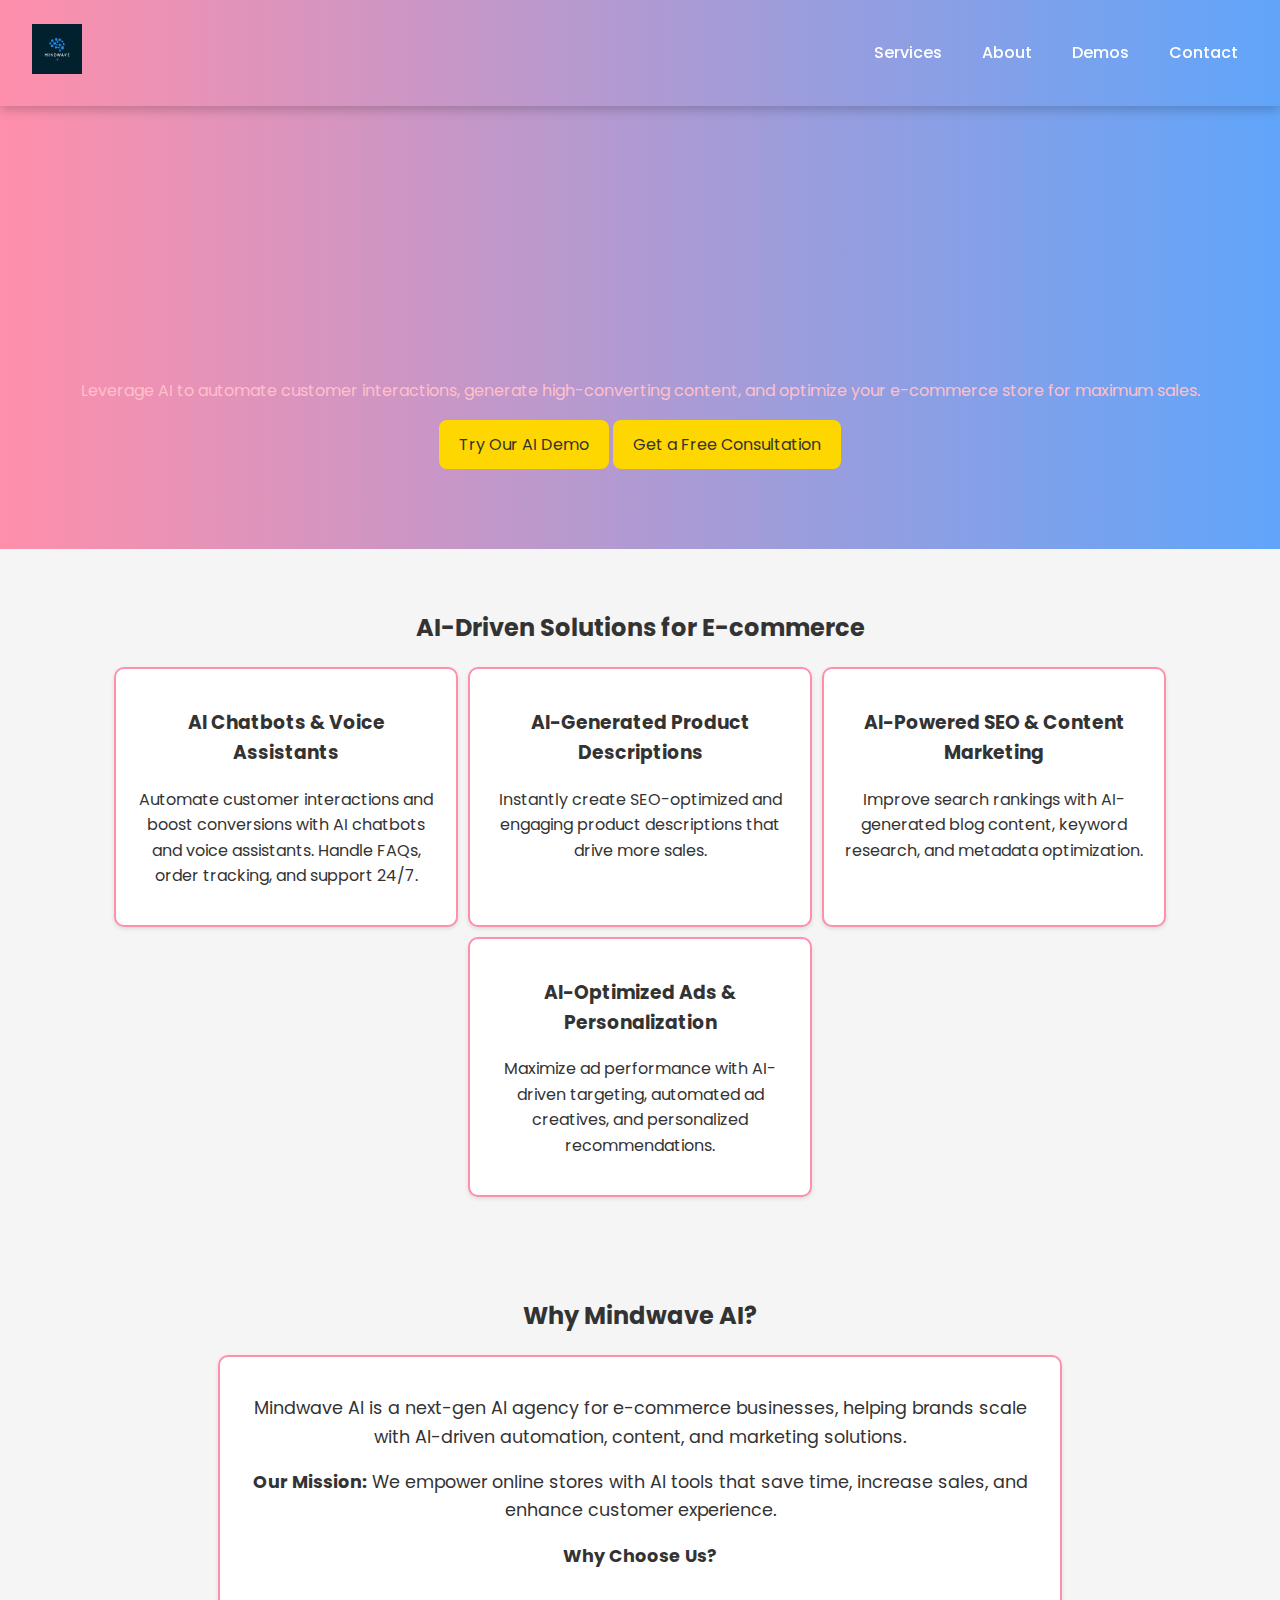
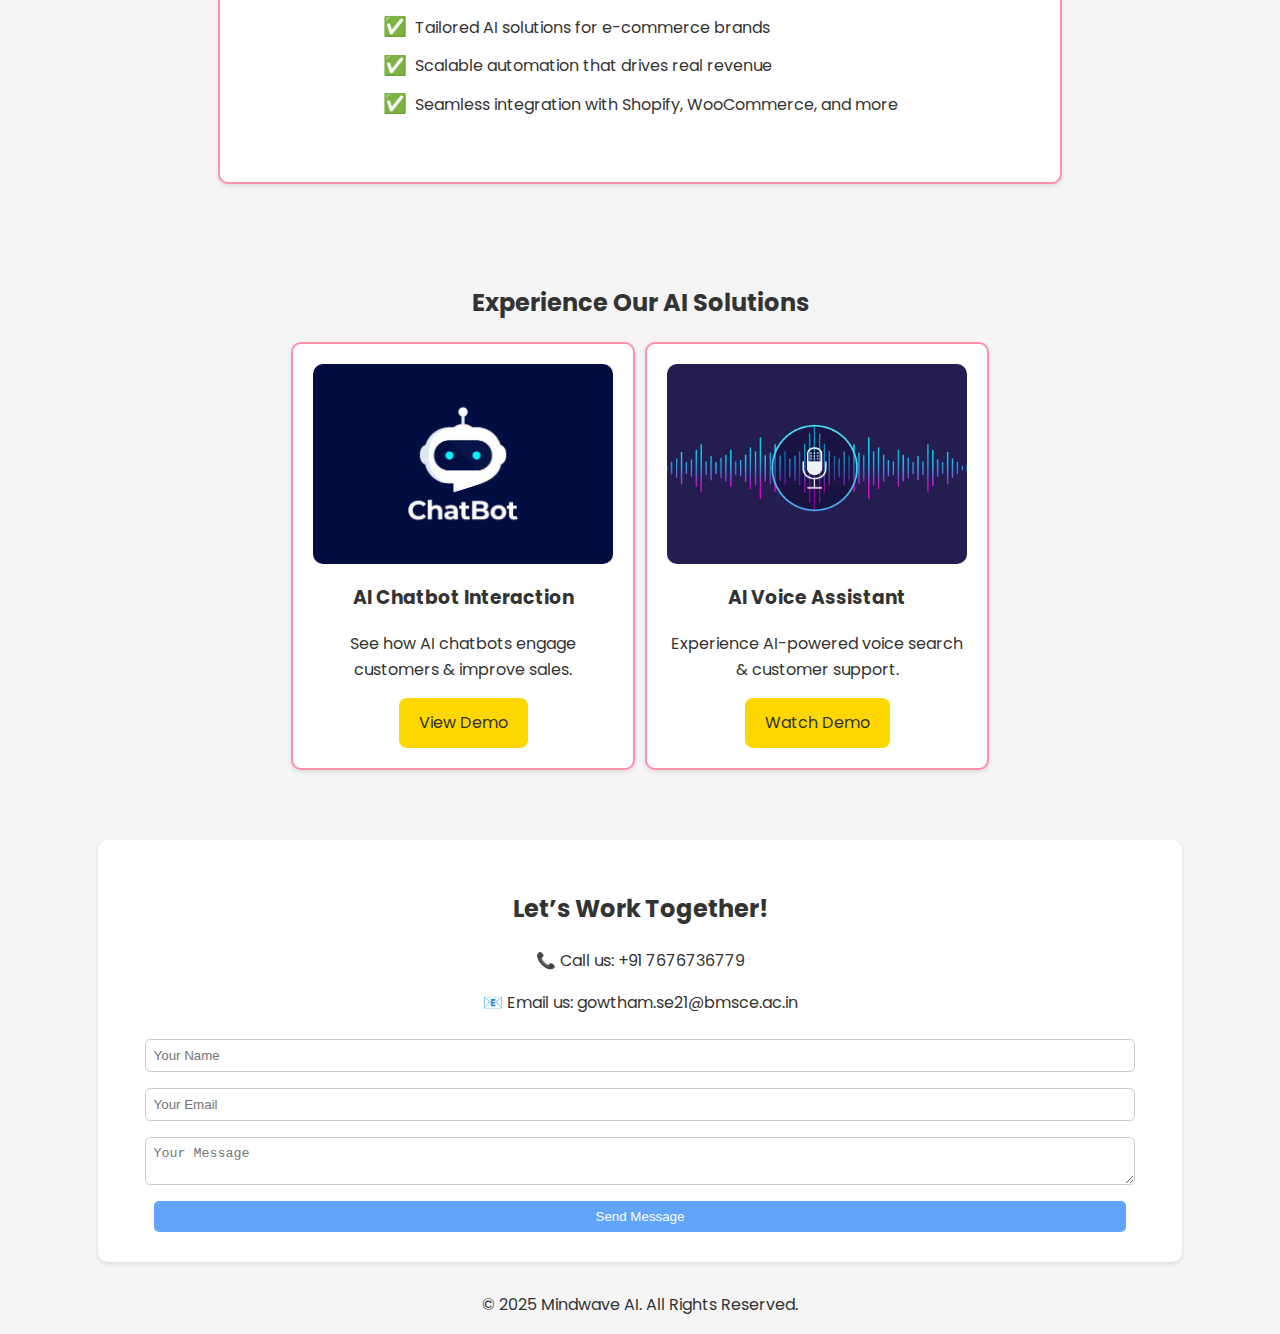
==== commit f25421b1: "Add files via upload" ====
--- a/index.html
+++ b/index.html
@@ -3,8 +3,8 @@
 <head>
     <meta charset="UTF-8">
     <meta name="viewport" content="width=device-width, initial-scale=1.0">
-    <meta name="description" content="Mindwave AI - AI-powered digital marketing solutions for content, SEO, chatbots, and ad optimization.">
-    <title>Mindwave AI - AI-Powered Digital Marketing</title>
+    <meta name="description" content="Mindwave AI - AI-powered solutions for e-commerce growth, automation, and marketing.">
+    <title>Mindwave AI - AI-Powered E-commerce Solutions</title>
     <link rel="stylesheet" href="style.css">
 </head>
 <body>
@@ -19,7 +19,7 @@
             <ul class="nav-links">
                 <li><a href="#services">Services</a></li>
                 <li><a href="#about">About</a></li>
-                <li><a href="#demo">Demo Projects</a></li>  <!-- Fixed ID -->
+                <li><a href="#demo">Demos</a></li>
                 <li><a href="#contact">Contact</a></li>
             </ul>
         </div>
@@ -27,73 +27,83 @@
 
     <header>
         <div class="container">
-            <h1>Mindwave AI</h1>
-            <p>Supercharge Your Business with AI-Powered Marketing</p>
+            <h1>AI-Powered Solutions to Boost Your E-commerce Growth</h1>
+            <p>Leverage AI to automate customer interactions, generate high-converting content, and optimize your e-commerce store for maximum sales.</p>
+            <a href="#demo" class="cta-button">Try Our AI Demo</a>
             <a href="#contact" class="cta-button">Get a Free Consultation</a>
         </div>
     </header>
 
     <section id="services" class="container">
-        <h2>Our AI-Driven Services</h2>
+        <h2>AI-Driven Solutions for E-commerce</h2>
         <div class="services-grid">
             <article class="service-box">
-                <h3>AI Chatbots and Voice Assistant</h3>
-                <p>Automate customer interactions and boost lead generation.</p>
+                <h3>AI Chatbots & Voice Assistants</h3>
+                <p>Automate customer interactions and boost conversions with AI chatbots and voice assistants. Handle FAQs, order tracking, and support 24/7.</p>
             </article>
             <article class="service-box">
-                <h3>AI-Generated Content</h3>
-                <p>AI-powered content creation for blogs, social media, and ads.</p>
+                <h3>AI-Generated Product Descriptions</h3>
+                <p>Instantly create SEO-optimized and engaging product descriptions that drive more sales.</p>
             </article>
             <article class="service-box">
-                <h3>AI-Powered SEO</h3>
-                <p>Advanced keyword research and SEO strategies for better rankings.</p>
+                <h3>AI-Powered SEO & Content Marketing</h3>
+                <p>Improve search rankings with AI-generated blog content, keyword research, and metadata optimization.</p>
             </article>
             <article class="service-box">
-                <h3>AI-Optimized Ads</h3>
-                <p>Maximize ad performance with AI-driven analytics and targeting.</p>
+                <h3>AI-Optimized Ads & Personalization</h3>
+                <p>Maximize ad performance with AI-driven targeting, automated ad creatives, and personalized recommendations.</p>
             </article>
         </div>
     </section>
 
     <section id="about" class="about-section">
-        <h2>About Mindwave AI</h2>
+        <h2>Why Mindwave AI?</h2>
         <div class="about-container">
             <p>
-                Mindwave AI is an advanced digital marketing platform powered by artificial intelligence.
-                We specialize in AI-driven content creation, SEO, chatbots, and ad optimization to help
-                businesses grow online effortlessly.
+                Mindwave AI is a next-gen AI agency for e-commerce businesses, helping brands scale with AI-driven automation, content, and marketing solutions.
+            </p>
+            <p>
+                <strong>Our Mission:</strong> We empower online stores with AI tools that save time, increase sales, and enhance customer experience.
+            </p>
+            <p>
+                <strong>Why Choose Us?</strong>
+                <ul>
+                    <li>Tailored AI solutions for e-commerce brands</li>
+                    <li>Scalable automation that drives real revenue</li>
+                    <li>Seamless integration with Shopify, WooCommerce, and more</li>
+                </ul>
             </p>
         </div>
     </section>
     
     <!-- Demo Projects Section -->
-    <section id="demo" class="container">  <!-- Fixed ID -->
-        <h2>Available Demo Projects</h2>
+    <section id="demo" class="container">
+        <h2>Experience Our AI Solutions</h2>
         <div class="demo-grid">
             <article class="demo-box">
-                <img src="chatbot.jpg" alt="Chatbot Demo" class="demo-img" loading="lazy"> <!-- Fixed alt text -->
+                <img src="chatbot.jpg" alt="AI Chatbot Demo" class="demo-img" loading="lazy">
                 <h3>AI Chatbot Interaction</h3>
-                <p>See how our AI chatbots can engage with customers and improve lead conversion.</p>
-                <a href="https://example.com/chatbot-demo" class="cta-button" target="_blank">View Demo</a>  <!-- Fixed empty href -->
+                <p>See how AI chatbots engage customers & improve sales.</p>
+                <a href="https://example.com/chatbot-demo" class="cta-button" target="_blank">View Demo</a>
             </article>
             <article class="demo-box">
-                <img src="voice.jpeg" alt="Voice Assistant Demo" class="demo-img">
+                <img src="voice.jpeg" alt="AI Voice Assistant Demo" class="demo-img">
                 <h3>AI Voice Assistant</h3>
-                <p>Discover how our AI-powered voice assistants can enhance customer engagement.</p>
-                <a href="https://vimeo.com/1069236180?share=copy" class="cta-button" target="_blank">View Demo</a>
+                <p>Experience AI-powered voice search & customer support.</p>
+                <a href="https://vimeo.com/1069236180?share=copy" class="cta-button" target="_blank">Watch Demo</a>
             </article>
         </div>
     </section>
 
     <section id="contact" class="container">
-        <h2>Contact Us</h2>
-        <p>📞 Call: +91 7676736779</p>
-        <p>📧 Email: gowtham.se21@bmsce.ac.in</p>
+        <h2>Let’s Work Together!</h2>
+        <p>📞 Call us: +91 7676736779</p>
+        <p>📧 Email us: gowtham.se21@bmsce.ac.in</p>
         <form id="contact-form" method="POST">
             <input type="text" id="user_name" name="name" placeholder="Your Name" required>
             <input type="email" id="user_email" name="email" placeholder="Your Email" required>
             <textarea id="user_message" name="message" placeholder="Your Message" required></textarea>
-            <button type="button" id="sendBtn">Send Message</button>
+            <button type="submit" id="sendBtn">Send Message</button>
         </form>
     </section>
 
--- a/style.css
+++ b/style.css
@@ -306,3 +306,52 @@
     display: block;
     margin: auto;
 }
+
+@media (max-width: 768px) {
+    .container h1 {
+        font-size: 1.5rem;
+    }
+    .container p {
+        font-size: 0.9rem;
+        line-height: 1.4;
+    }
+    .cta-buttons {
+        display: flex;
+        flex-direction: column;
+        gap: 20px;
+    }
+}
+
+
+
+.about-container {
+    text-align: center; /* Center-aligns all text */
+    max-width: 800px;
+    margin: auto;
+}
+
+.about-container p {
+    font-size: 1.1rem;
+    line-height: 1.6;
+}
+
+.about-container ul {
+    list-style: none;
+    padding: 0;
+    display: inline-block;
+    text-align: left; /* Aligns checklist items to the left while keeping text centered */
+}
+
+.about-container ul li {
+    display: flex;
+    align-items: center;
+    font-size: 1rem;
+    margin: 8px 0;
+}
+
+.about-container ul li::before {
+    content: "✅";
+    margin-right: 8px;
+    font-size: 1.2rem;
+    color: green;
+}
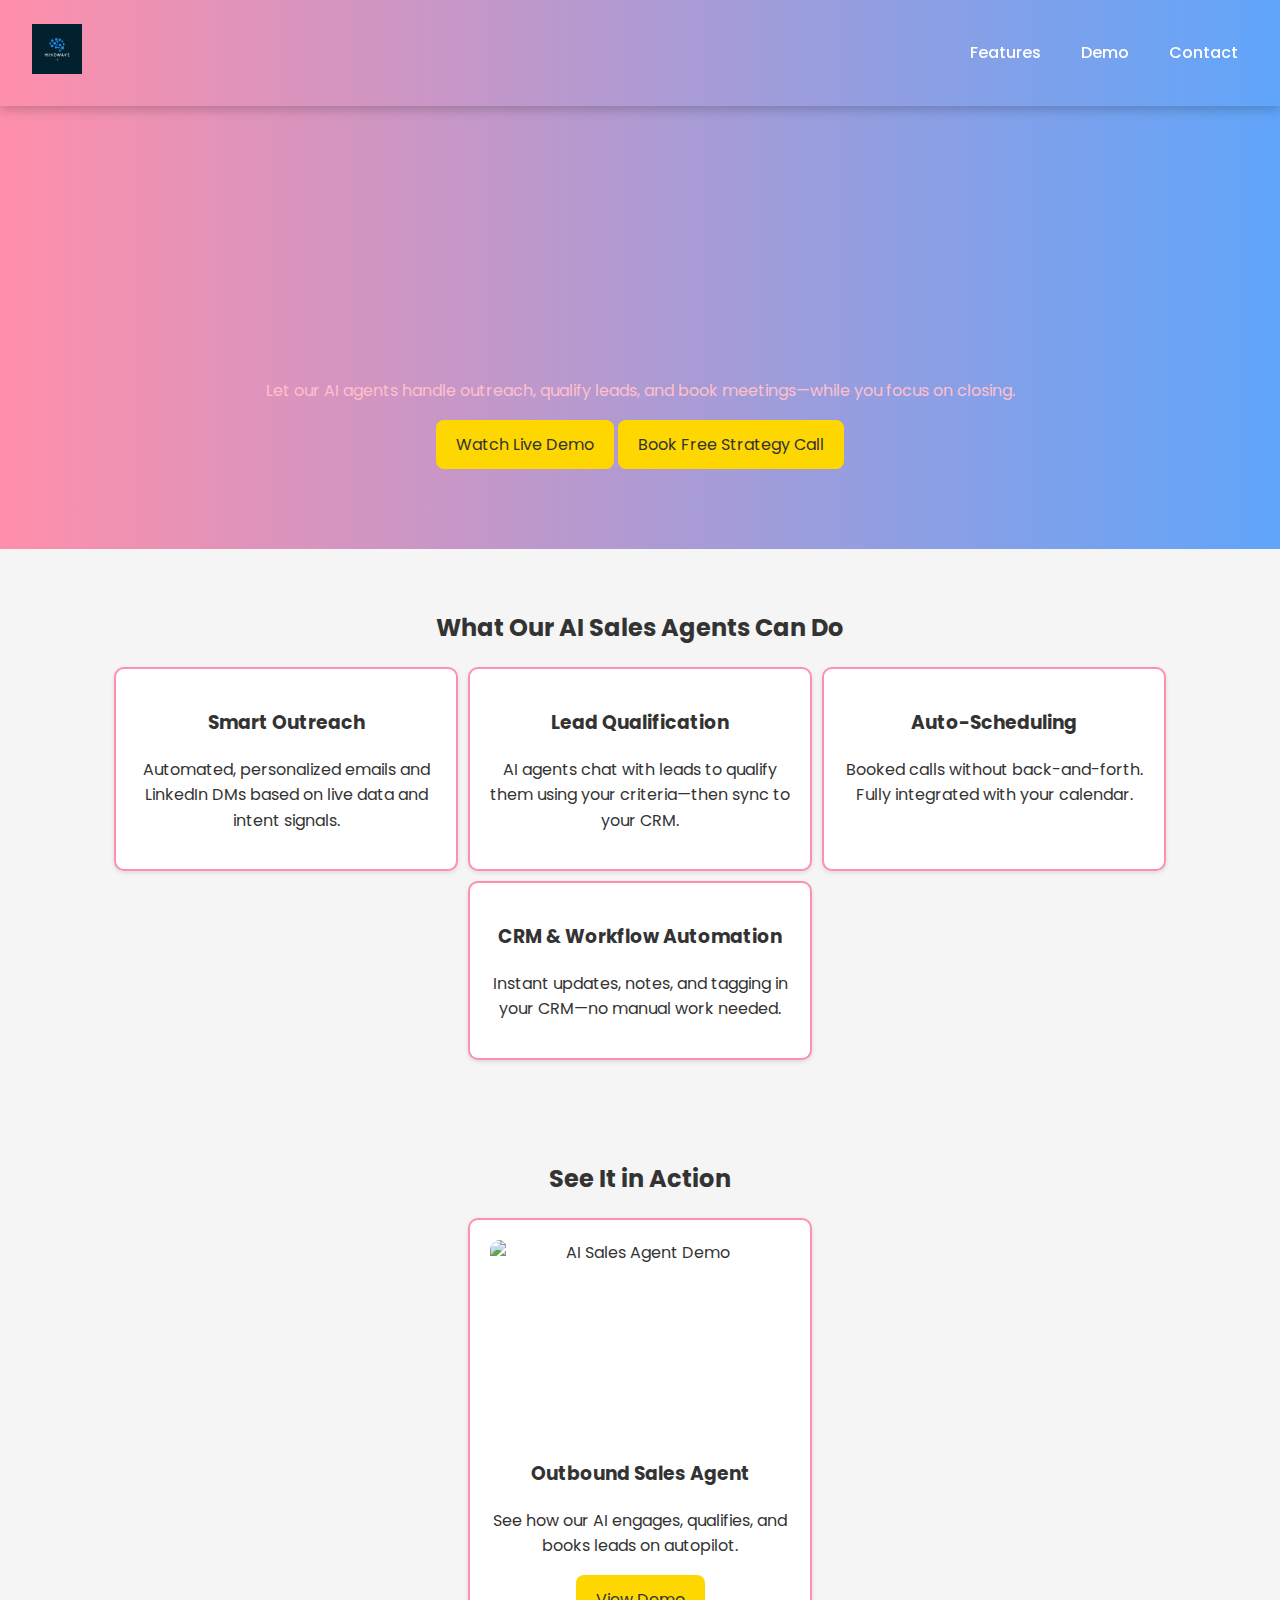
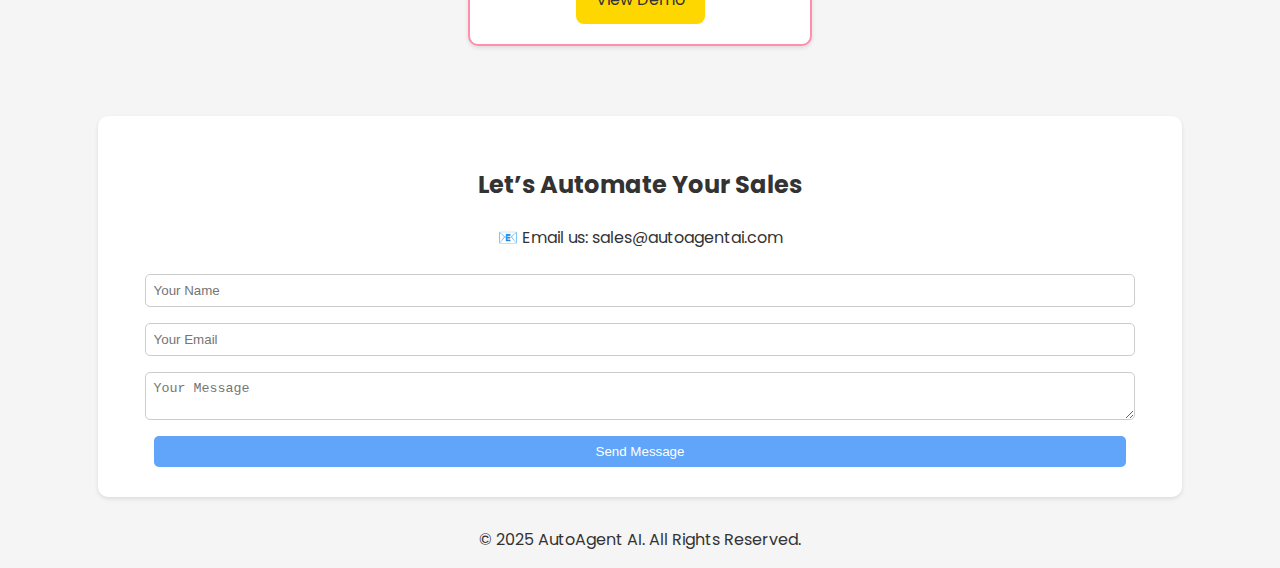
==== commit 189b37fb: "Update index.html" ====
--- a/index.html
+++ b/index.html
@@ -1,140 +1,108 @@
 <!DOCTYPE html>
 <html lang="en">
 <head>
-    <meta charset="UTF-8">
-    <meta name="viewport" content="width=device-width, initial-scale=1.0">
-    <meta name="description" content="Mindwave AI - AI-powered solutions for e-commerce growth, automation, and marketing.">
-    <title>Mindwave AI - AI-Powered E-commerce Solutions</title>
-    <link rel="stylesheet" href="style.css">
+  <meta charset="UTF-8" />
+  <meta name="viewport" content="width=device-width, initial-scale=1.0" />
+  <meta name="description" content="AI-Powered Sales Automation for Agencies" />
+  <title>AutoAgent AI - Sales Automation for B2B Agencies</title>
+  <link rel="stylesheet" href="style.css" />
 </head>
 <body>
 
-    <!-- Navigation Bar -->
-    <nav class="sticky-nav">
-        <div class="nav-container">
-            <a href="#" class="logo">
-                <img src="logo.png" alt="Mindwave AI Logo" loading="lazy">
-            </a>
-            <button id="menu-toggle" class="menu-toggle">☰</button>
-            <ul class="nav-links">
-                <li><a href="#services">Services</a></li>
-                <li><a href="#about">About</a></li>
-                <li><a href="#demo">Demos</a></li>
-                <li><a href="#contact">Contact</a></li>
-            </ul>
-        </div>
-    </nav>
+  <nav class="sticky-nav">
+    <div class="nav-container">
+      <a href="#" class="logo">
+        <img src="logo.png" alt="Mindwave AI Logo" loading="lazy">
+    </a>
 
-    <header>
-        <div class="container">
-            <h1>AI-Powered Solutions to Boost Your E-commerce Growth</h1>
-            <p>Leverage AI to automate customer interactions, generate high-converting content, and optimize your e-commerce store for maximum sales.</p>
-            <a href="#demo" class="cta-button">Try Our AI Demo</a>
-            <a href="#contact" class="cta-button">Get a Free Consultation</a>
-        </div>
-    </header>
+      <button id="menu-toggle" class="menu-toggle">☰</button>
+      <ul class="nav-links">
+        <li><a href="#features">Features</a></li>
+        <li><a href="#demo">Demo</a></li>
+        <li><a href="#contact">Contact</a></li>
+      </ul>
+    </div>
+  </nav>
 
-    <section id="services" class="container">
-        <h2>AI-Driven Solutions for E-commerce</h2>
-        <div class="services-grid">
-            <article class="service-box">
-                <h3>AI Chatbots & Voice Assistants</h3>
-                <p>Automate customer interactions and boost conversions with AI chatbots and voice assistants. Handle FAQs, order tracking, and support 24/7.</p>
-            </article>
-            <article class="service-box">
-                <h3>AI-Generated Product Descriptions</h3>
-                <p>Instantly create SEO-optimized and engaging product descriptions that drive more sales.</p>
-            </article>
-            <article class="service-box">
-                <h3>AI-Powered SEO & Content Marketing</h3>
-                <p>Improve search rankings with AI-generated blog content, keyword research, and metadata optimization.</p>
-            </article>
-            <article class="service-box">
-                <h3>AI-Optimized Ads & Personalization</h3>
-                <p>Maximize ad performance with AI-driven targeting, automated ad creatives, and personalized recommendations.</p>
-            </article>
-        </div>
-    </section>
+  <header>
+    <div class="container">
+      <h1>Close More Deals with AI-Powered Sales Automation</h1>
+      <p>Let our AI agents handle outreach, qualify leads, and book meetings—while you focus on closing.</p>
+      <a href="#demo" class="cta-button">Watch Live Demo</a>
+      <a href="#contact" class="cta-button">Book Free Strategy Call</a>
+    </div>
+  </header>
 
-    <section id="about" class="about-section">
-        <h2>Why Mindwave AI?</h2>
-        <div class="about-container">
-            <p>
-                Mindwave AI is a next-gen AI agency for e-commerce businesses, helping brands scale with AI-driven automation, content, and marketing solutions.
-            </p>
-            <p>
-                <strong>Our Mission:</strong> We empower online stores with AI tools that save time, increase sales, and enhance customer experience.
-            </p>
-            <p>
-                <strong>Why Choose Us?</strong>
-                <ul>
-                    <li>Tailored AI solutions for e-commerce brands</li>
-                    <li>Scalable automation that drives real revenue</li>
-                    <li>Seamless integration with Shopify, WooCommerce, and more</li>
-                </ul>
-            </p>
-        </div>
-    </section>
-    
-    <!-- Demo Projects Section -->
-    <section id="demo" class="container">
-        <h2>Experience Our AI Solutions</h2>
-        <div class="demo-grid">
-            <article class="demo-box">
-                <img src="chatbot.jpg" alt="AI Chatbot Demo" class="demo-img" loading="lazy">
-                <h3>AI Chatbot Interaction</h3>
-                <p>See how AI chatbots engage customers & improve sales.</p>
-                <a href="https://example.com/chatbot-demo" class="cta-button" target="_blank">View Demo</a>
-            </article>
-            <article class="demo-box">
-                <img src="voice.jpeg" alt="AI Voice Assistant Demo" class="demo-img">
-                <h3>AI Voice Assistant</h3>
-                <p>Experience AI-powered voice search & customer support.</p>
-                <a href="https://vimeo.com/1069236180?share=copy" class="cta-button" target="_blank">Watch Demo</a>
-            </article>
-        </div>
-    </section>
+  <section id="features" class="container">
+    <h2>What Our AI Sales Agents Can Do</h2>
+    <div class="services-grid">
+      <article class="service-box">
+        <h3>Smart Outreach</h3>
+        <p>Automated, personalized emails and LinkedIn DMs based on live data and intent signals.</p>
+      </article>
+      <article class="service-box">
+        <h3>Lead Qualification</h3>
+        <p>AI agents chat with leads to qualify them using your criteria—then sync to your CRM.</p>
+      </article>
+      <article class="service-box">
+        <h3>Auto-Scheduling</h3>
+        <p>Booked calls without back-and-forth. Fully integrated with your calendar.</p>
+      </article>
+      <article class="service-box">
+        <h3>CRM & Workflow Automation</h3>
+        <p>Instant updates, notes, and tagging in your CRM—no manual work needed.</p>
+      </article>
+    </div>
+  </section>
 
-    <section id="contact" class="container">
-        <h2>Let’s Work Together!</h2>
-        <p>📞 Call us: +91 7676736779</p>
-        <p>📧 Email us: gowtham.se21@bmsce.ac.in</p>
-        <form id="contact-form" method="POST">
-            <input type="text" id="user_name" name="name" placeholder="Your Name" required>
-            <input type="email" id="user_email" name="email" placeholder="Your Email" required>
-            <textarea id="user_message" name="message" placeholder="Your Message" required></textarea>
-            <button type="submit" id="sendBtn">Send Message</button>
-        </form>
-    </section>
+  <section id="demo" class="container">
+    <h2>See It in Action</h2>
+    <div class="demo-grid">
+      <article class="demo-box">
+        <img src="agent-demo.jpg" alt="AI Sales Agent Demo" class="demo-img" />
+        <h3>Outbound Sales Agent</h3>
+        <p>See how our AI engages, qualifies, and books leads on autopilot.</p>
+        <a href="https://example.com/sales-demo" class="cta-button" target="_blank">View Demo</a>
+      </article>
+    </div>
+  </section>
 
-    <footer>
-        <div class="container">
-            <p>&copy; 2025 Mindwave AI. All Rights Reserved.</p>
-        </div>
-    </footer>
+  <section id="contact" class="container">
+    <h2>Let’s Automate Your Sales</h2>
+    <p>📧 Email us: sales@autoagentai.com</p>
+    <form id="contact-form" method="POST">
+      <input type="text" name="name" placeholder="Your Name" required />
+      <input type="email" name="email" placeholder="Your Email" required />
+      <textarea name="message" placeholder="Your Message" required></textarea>
+      <button type="submit">Send Message</button>
+    </form>
+  </section>
 
-    <script>
-        // Toggle Mobile Menu
-        document.addEventListener("DOMContentLoaded", function () {
-            let menuToggle = document.getElementById("menu-toggle");
-            let navLinks = document.querySelector(".nav-links");
+  <footer>
+    <div class="container">
+      <p>&copy; 2025 AutoAgent AI. All Rights Reserved.</p>
+    </div>
+  </footer>
 
-            if (menuToggle) {  // Ensure the button exists before adding event listener
-                menuToggle.addEventListener("click", function () {
-                    navLinks.classList.toggle("active");
-                });
+  <script>
+    // Toggle Mobile Menu
+    document.addEventListener("DOMContentLoaded", function () {
+      let menuToggle = document.getElementById("menu-toggle");
+      let navLinks = document.querySelector(".nav-links");
 
-                // Hide menu when clicking a link
-                document.querySelectorAll(".nav-links a").forEach(link => {
-                    link.addEventListener("click", function () {
-                        navLinks.classList.remove("active");
-                    });
-                });
-            } else {
-                console.error("Menu toggle button not found!");
-            }
+      if (menuToggle) {
+        menuToggle.addEventListener("click", function () {
+          navLinks.classList.toggle("active");
         });
-    </script>
+
+        document.querySelectorAll(".nav-links a").forEach(link => {
+          link.addEventListener("click", function () {
+            navLinks.classList.remove("active");
+          });
+        });
+      }
+    });
+  </script>
 
 </body>
 </html>
--- a/style.css
+++ b/style.css
@@ -318,7 +318,7 @@
     .cta-buttons {
         display: flex;
         flex-direction: column;
-        gap: 20px;
+        gap: 30px;
     }
 }
 
@@ -355,3 +355,11 @@
     font-size: 1.2rem;
     color: green;
 }
+
+
+@media (max-width: 768px) {
+    .container p {
+        font-size: 0.85rem; /* Smaller text size */
+        line-height: 1.3; /* Adjust spacing */
+    }
+}
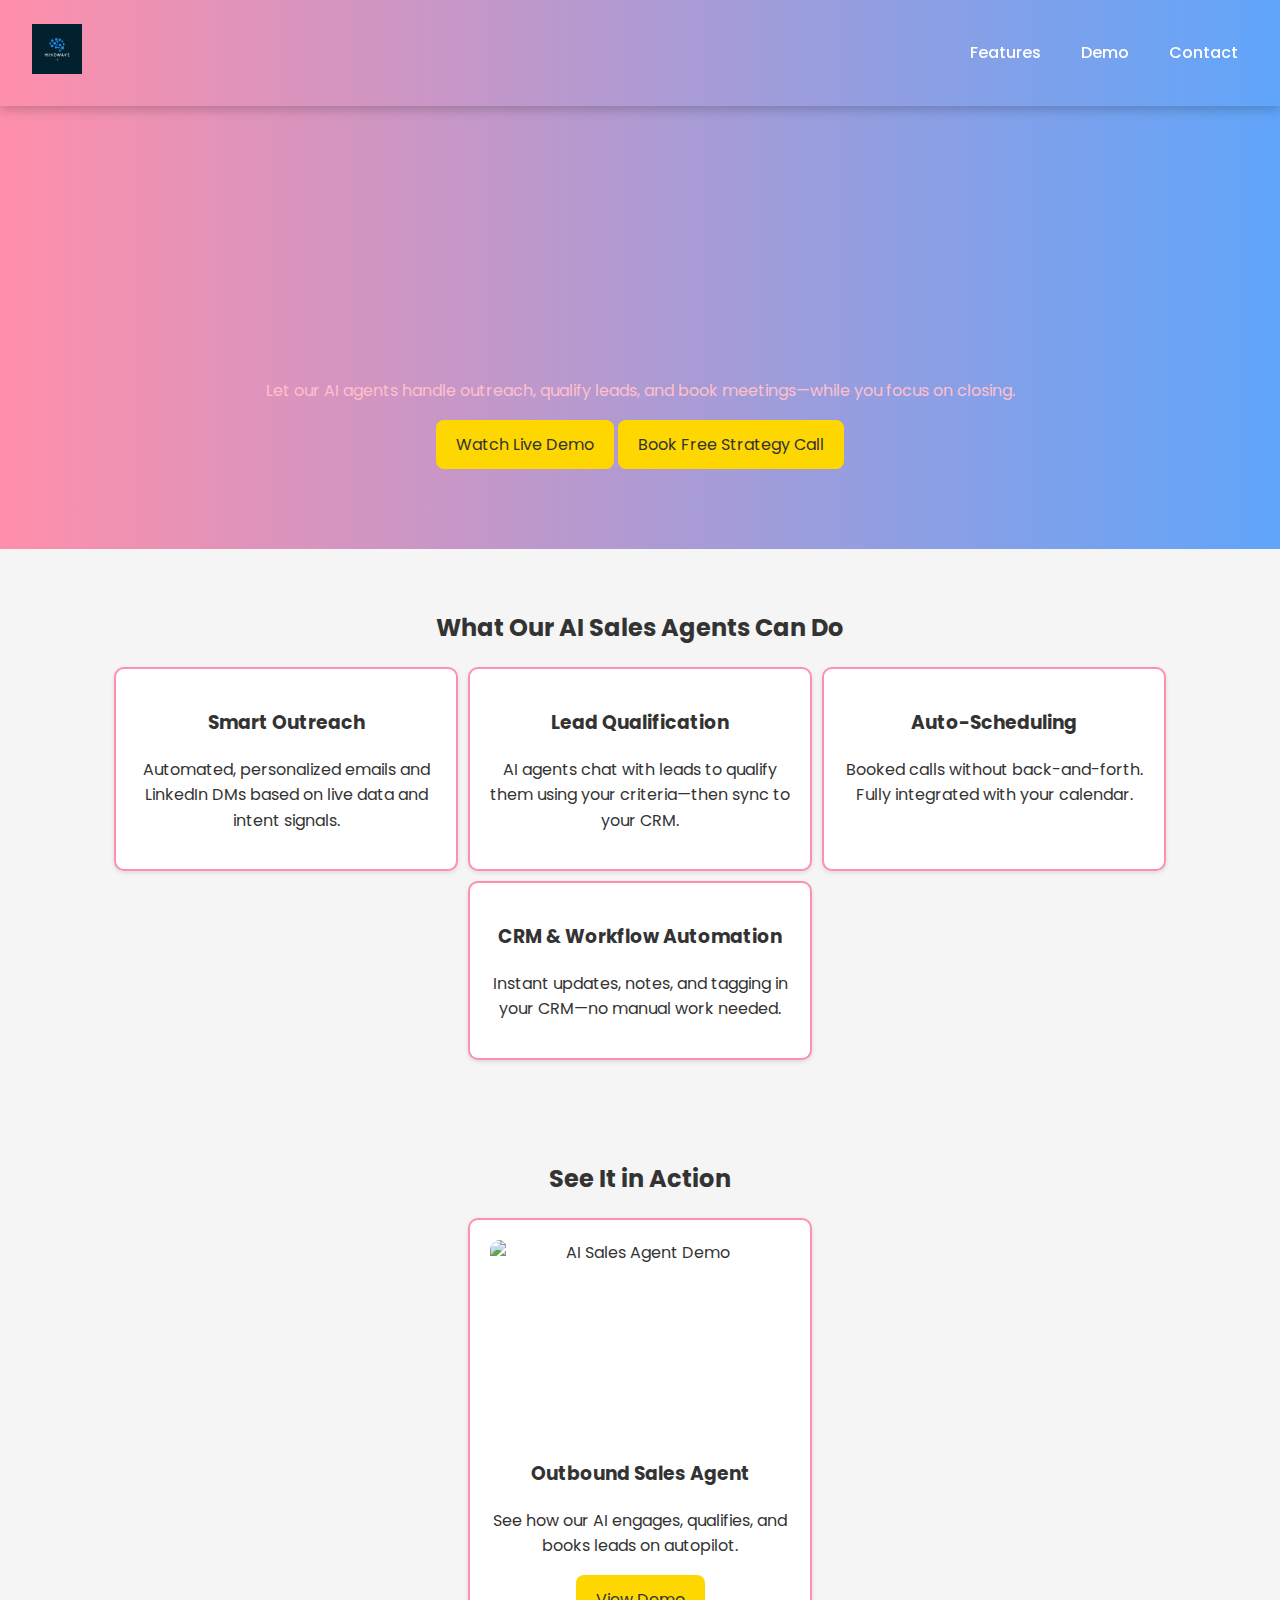
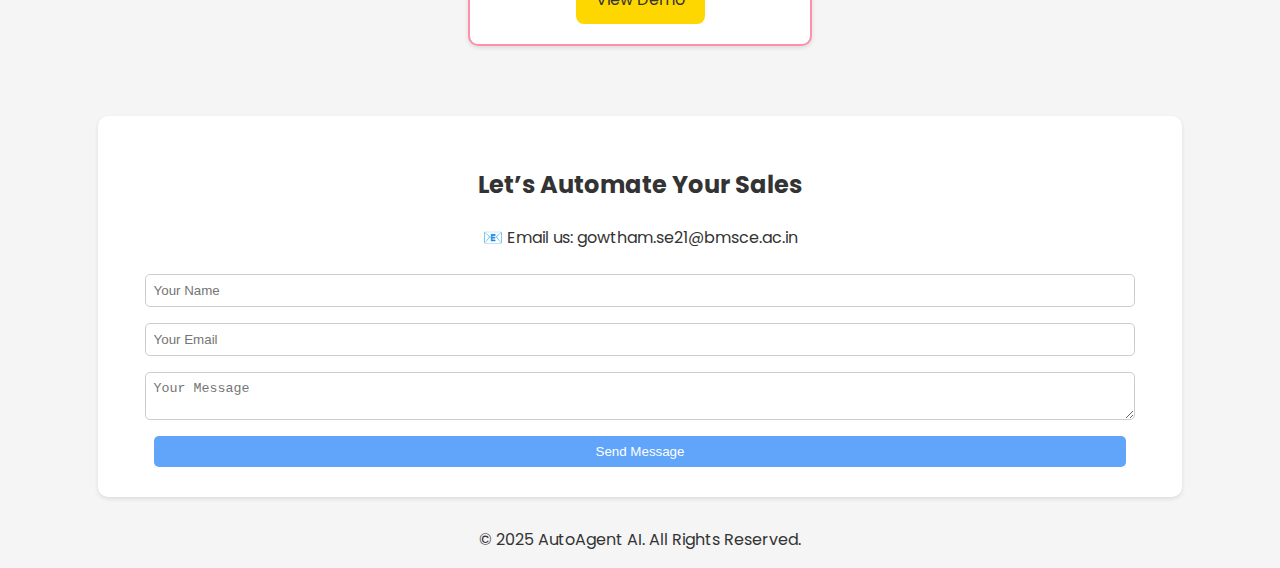
==== commit 88b20099: "Update index.html" ====
--- a/index.html
+++ b/index.html
@@ -69,7 +69,7 @@
 
   <section id="contact" class="container">
     <h2>Let’s Automate Your Sales</h2>
-    <p>📧 Email us: sales@autoagentai.com</p>
+    <p>📧 Email us: gowtham.se21@bmsce.ac.in</p>
     <form id="contact-form" method="POST">
       <input type="text" name="name" placeholder="Your Name" required />
       <input type="email" name="email" placeholder="Your Email" required />
